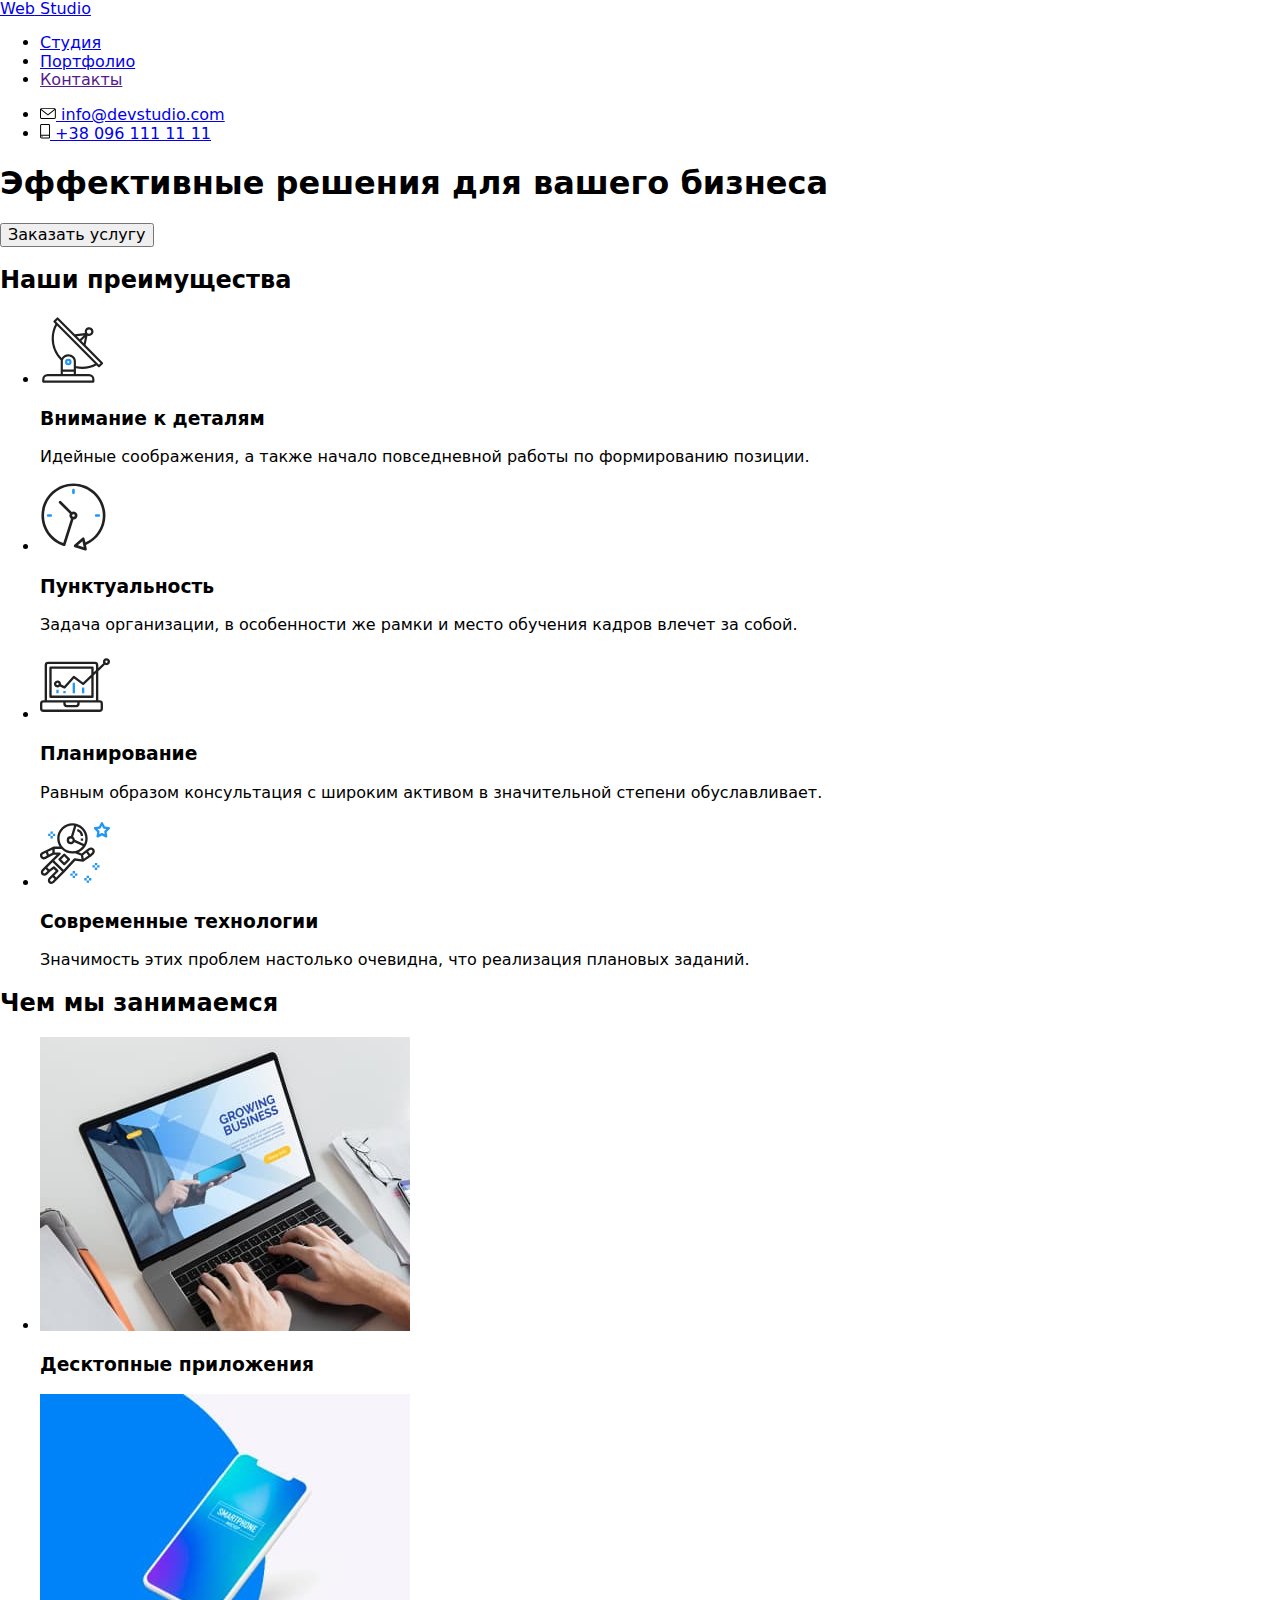
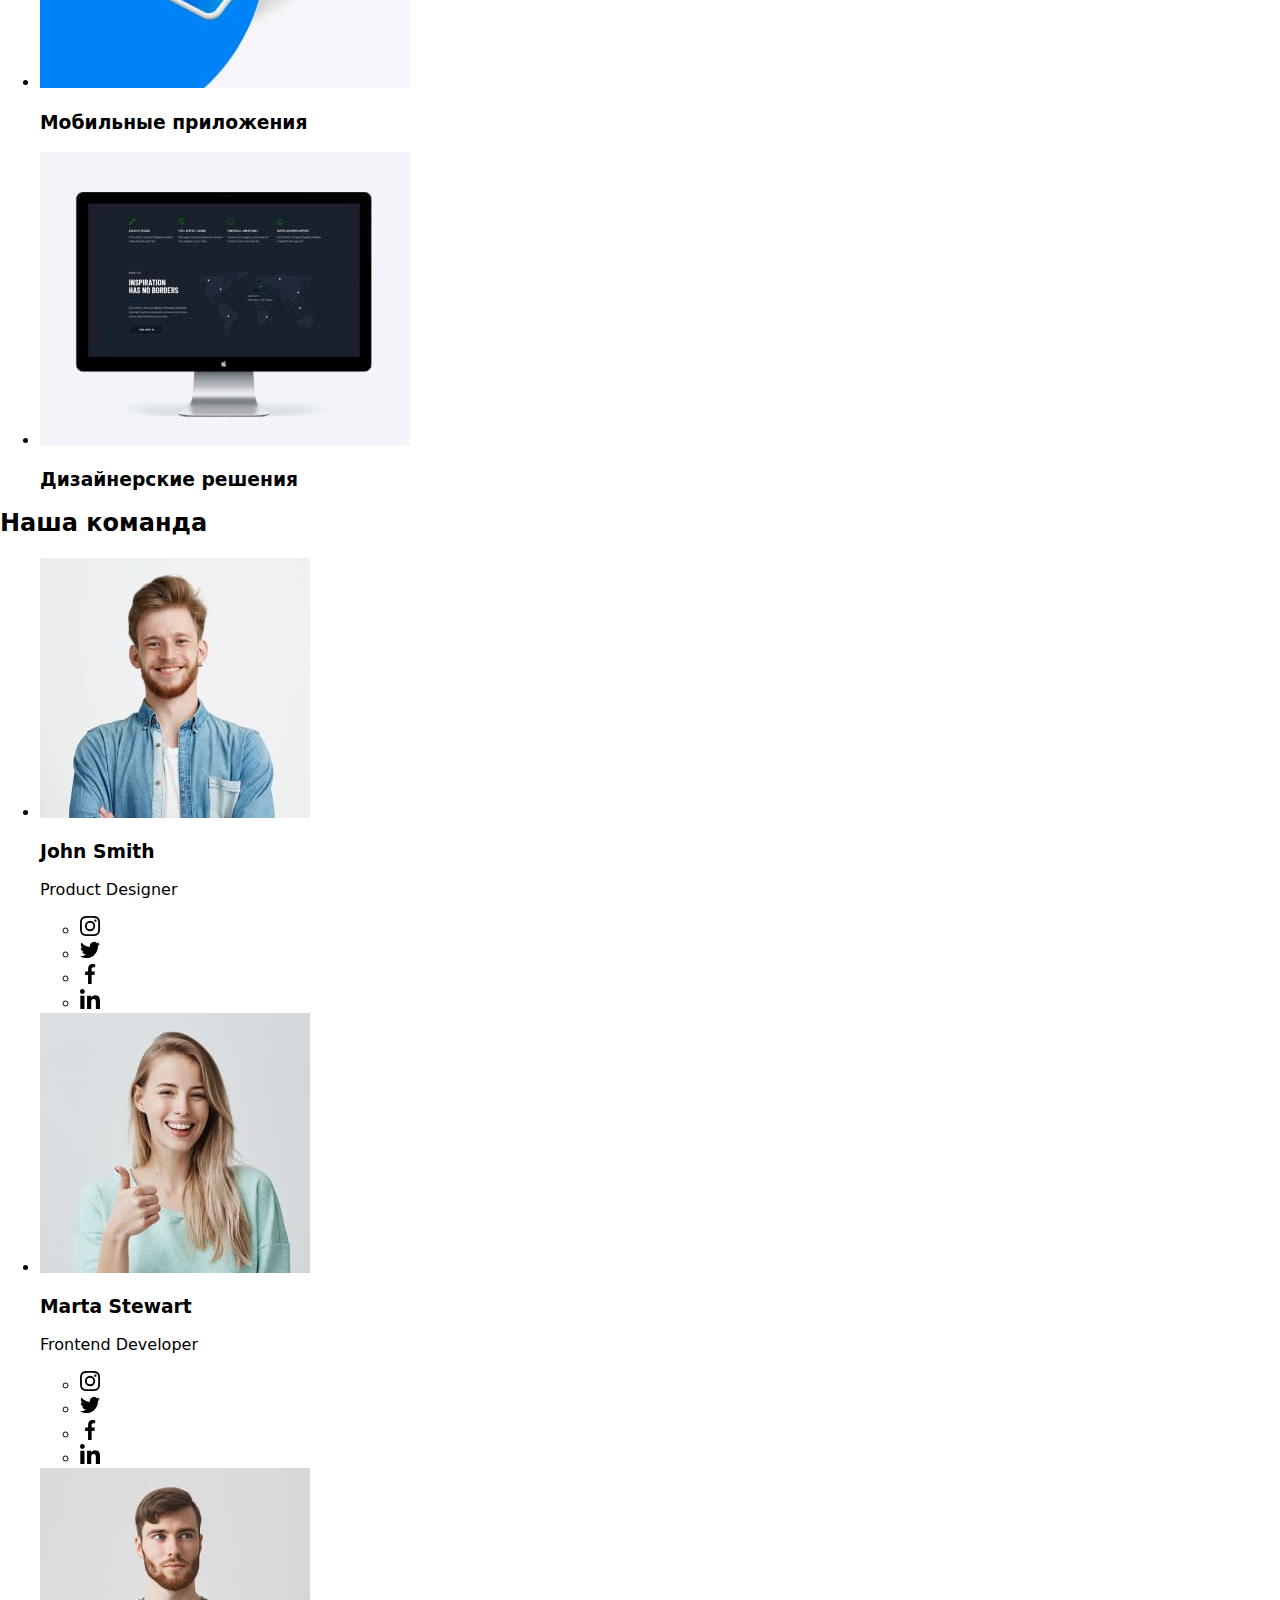
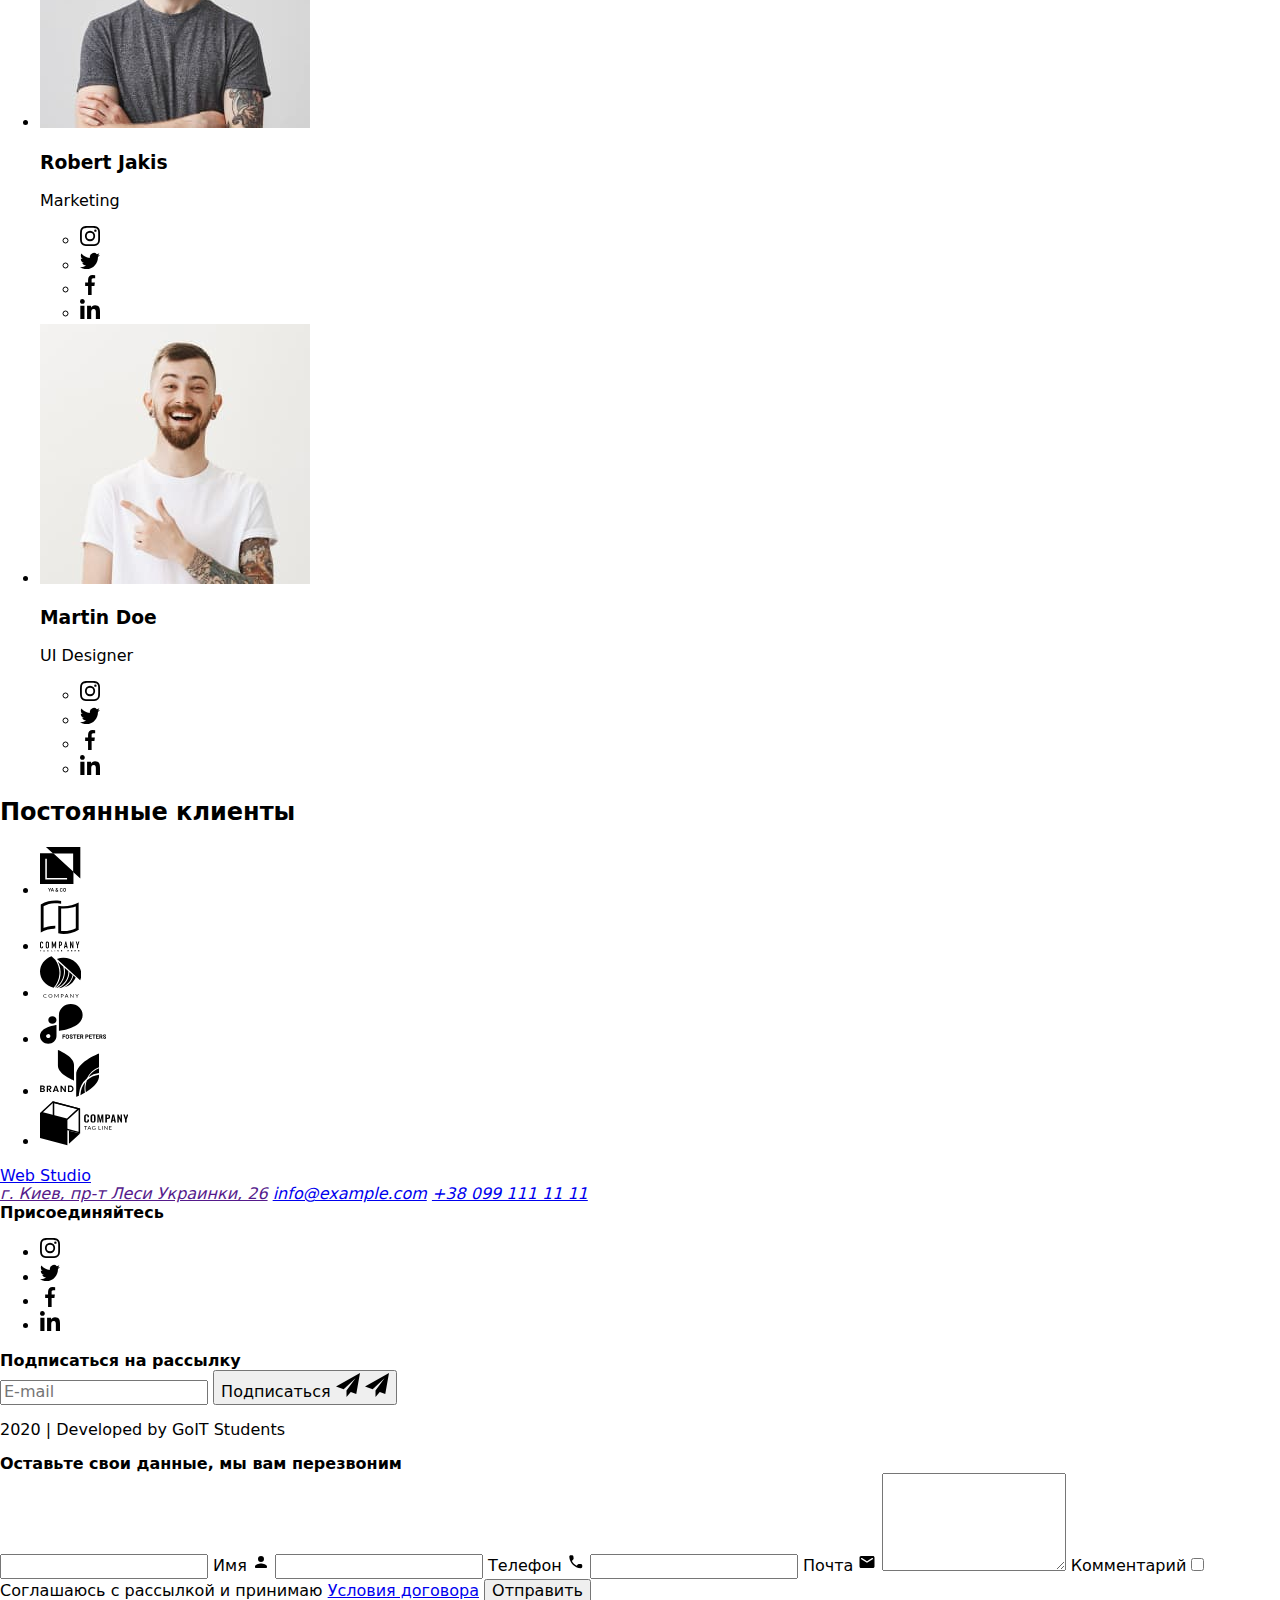
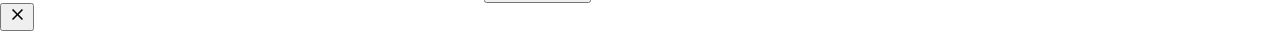
==== index.html @ 69215082 "Create index.html" ====
<!DOCTYPE html>
<html lang="ru">
  <head>
    <meta charset="UTF-8" />
    <meta name="viewport" content="width=device-width, initial-scale=1.0" />
    <title>Web Studio</title>
    <link
      href="https://fonts.googleapis.com/css2?family=Raleway:wght@700&family=Roboto:wght@400;500;700;900&display=swap"
      rel="stylesheet"
    />
    <link
      rel="stylesheet"
      href="https://cdnjs.cloudflare.com/ajax/libs/modern-normalize/0.6.0/modern-normalize.min.css"
    />
    <link rel="stylesheet" href="./css/styles.css" />
  </head>
  <body class="page">
    <!-- Page header -->
    <header class="page-header">
      <div class="container">
        <a href="./index.html" class="logo link"
          ><span class="web">Web</span> <span class="studio">Studio</span></a
        >
        <nav>
          <ul class="nav list">
            <li class="item-nav">
              <a href="./index.html" class="nav-item link current">Студия</a>
            </li>
            <li class="item-nav">
              <a href="./portfolio.html" class="nav-item link">Портфолио</a>
            </li>
            <li class="item-nav">
              <a href="" class="nav-item link">Контакты</a>
            </li>
          </ul>
        </nav>
        <ul class="nav-contacts list">
          <li class="item-nav-contacts">
            <a href="mailto:info@devstudio.com" class="nav-contacts-item link">
              <svg class="icon-envelope" width="16" height="11.2">
                <use href="./images/svg/sprite.svg#icon-envelope"></use>
              </svg>
              info@devstudio.com
            </a>
          </li>
          <li class="item-nav-contacts">
            <a href="tel:+380961111111" class="nav-contacts-item link">
              <svg class="icon-smartphone" width="10" height="14.94">
                <use href="./images/svg/sprite.svg#icon-smartphone"></use>
              </svg>
              +38 096 111 11 11
            </a>
          </li>
        </ul>
      </div>
    </header>
    <!-- Main -->
    <main>
      <!-- Hero -->
      <section class="hero">
        <h1 class="hero-title">
          <span>Эффективные решения</span>
          <span>для вашего бизнеса</span>
        </h1>
        <button class="button" data-modal-open>Заказать услугу</button>
      </section>
      <!-- Advantages -->
      <section class="advantages">
        <div class="container">
          <h2 class="title visually-hidden">Наши преимущества</h2>
          <ul class="list">
            <li class="advantages-item">
              <div class="background-icon">
                <svg class="icon-antenna" width="65.32" height="70">
                  <use href="./images/svg/sprite.svg#icon-antenna"></use>
                </svg>
              </div>
              <h3 class="item">Внимание к деталям</h3>
              <p class="text">
                Идейные соображения, а также начало повседневной работы по
                формированию позиции.
              </p>
            </li>
            <li class="advantages-item">
              <div class="background-icon">
                <svg class="icon-clock" width="66.96" height="70">
                  <use href="./images/svg/sprite.svg#icon-clock"></use>
                </svg>
              </div>
              <h3 class="item">Пунктуальность</h3>
              <p class="text">
                Задача организации, в особенности же рамки и место обучения
                кадров влечет за собой.
              </p>
            </li>
            <li class="advantages-item">
              <div class="background-icon">
                <svg class="icon-diagram" width="70" height="70">
                  <use href="./images/svg/sprite.svg#icon-diagram"></use>
                </svg>
              </div>
              <h3 class="item">Планирование</h3>
              <p class="text">
                Равным образом консультация с широким активом в значительной
                степени обуславливает.
              </p>
            </li>
            <li class="advantages-item">
              <div class="background-icon">
                <svg class="icon-astronaut" width="70" height="70">
                  <use href="./images/svg/sprite.svg#icon-astronaut"></use>
                </svg>
              </div>
              <h3 class="item">Современные технологии</h3>
              <p class="text">
                Значимость этих проблем настолько очевидна, что реализация
                плановых заданий.
              </p>
            </li>
          </ul>
        </div>
      </section>
      <!-- What are we doing -->
      <section class="work container">
        <h2 class="title">Чем мы занимаемся</h2>
        <ul class="list">
          <li class="work-item">
            <img
              src="./images/main/desktopapp.jpg"
              width="370"
              height="294"
              alt="открытый ноутбук"
              class="img"
            />
            <h3 class="item">Десктопные приложения</h3>
          </li>
          <li class="work-item">
            <img
              src="./images/main/mobileapp.jpg"
              width="370"
              height="294"
              alt="мобильный телефон"
              class="img"
            />
            <h3 class="item">Мобильные приложения</h3>
          </li>
          <li class="work-item">
            <img
              src="./images/main/designsolutions.jpg"
              width="370"
              height="294"
              alt="монитор"
              class="img"
            />
            <h3 class="item">Дизайнерские решения</h3>
          </li>
        </ul>
      </section>
      <!-- Team -->
      <section class="team">
        <div class="container">
          <h2 class="title">Наша команда</h2>
          <ul class="list">
            <li class="team-item">
              <img
                src="./images/main/john-smith.jpg"
                width="270"
                height="260"
                alt="Джон Смит"
                class="img"
              />
              <div class="team-content">
                <h3 class="item">John Smith</h3>
                <p class="text">Product Designer</p>
                <ul class="list">
                  <li class="team-social">
                    <a
                      href=""
                      class="link instagram"
                      aria-label="Ссылка на Instagram"
                    >
                      <svg class="icon-instagram" width="20" height="20">
                        <use
                          href="./images/svg/sprite.svg#icon-instagram"
                        ></use>
                      </svg>
                    </a>
                  </li>
                  <li class="team-social">
                    <a
                      href=""
                      class="link twitter"
                      aria-label="Ссылка на Twitter"
                    >
                      <svg class="icon-twitter" width="20" height="20">
                        <use href="./images/svg/sprite.svg#icon-twitter"></use>
                      </svg>
                    </a>
                  </li>
                  <li class="team-social">
                    <a
                      href=""
                      class="link facebook"
                      aria-label="Ссылка на Facebook"
                    >
                      <svg class="icon-facebook" width="20" height="20">
                        <use href="./images/svg/sprite.svg#icon-facebook"></use>
                      </svg>
                    </a>
                  </li>
                  <li class="team-social">
                    <a
                      href=""
                      class="link linkedin"
                      aria-label="Ссылка на LinkedIn"
                    >
                      <svg class="icon-linkedin" width="20" height="20">
                        <use href="./images/svg/sprite.svg#icon-linkedin"></use>
                      </svg>
                    </a>
                  </li>
                </ul>
              </div>
            </li>
            <li class="team-item">
              <img
                src="./images/main/marta-stewart.jpg"
                width="270"
                height="260"
                alt="Марта Стюарт"
                class="img"
              />
              <div class="team-content">
                <h3 class="item">Marta Stewart</h3>
                <p class="text">Frontend Developer</p>
                <ul class="list">
                  <li class="team-social">
                    <a
                      href=""
                      class="link instagram"
                      aria-label="Ссылка на Instagram"
                    >
                      <svg class="icon-instagram" width="20" height="20">
                        <use
                          href="./images/svg/sprite.svg#icon-instagram"
                        ></use>
                      </svg>
                    </a>
                  </li>
                  <li class="team-social">
                    <a
                      href=""
                      class="link twitter"
                      aria-label="Ссылка на Twitter"
                    >
                      <svg class="icon-twitter" width="20" height="20">
                        <use href="./images/svg/sprite.svg#icon-twitter"></use>
                      </svg>
                    </a>
                  </li>
                  <li class="team-social">
                    <a
                      href=""
                      class="link facebook"
                      aria-label="Ссылка на Facebook"
                    >
                      <svg class="icon-facebook" width="20" height="20">
                        <use href="./images/svg/sprite.svg#icon-facebook"></use>
                      </svg>
                    </a>
                  </li>
                  <li class="team-social">
                    <a
                      href=""
                      class="link linkedin"
                      aria-label="Ссылка на LinkedIn"
                    >
                      <svg class="icon-linkedin" width="20" height="20">
                        <use href="./images/svg/sprite.svg#icon-linkedin"></use>
                      </svg>
                    </a>
                  </li>
                </ul>
              </div>
            </li>
            <li class="team-item">
              <img
                src="./images/main/robert-jakis.jpg"
                width="270"
                height="260"
                alt="Роберт Джекис"
                class="img"
              />
              <div class="team-content">
                <h3 class="item">Robert Jakis</h3>
                <p class="text">Marketing</p>
                <ul class="list">
                  <li class="team-social">
                    <a
                      href=""
                      class="link instagram"
                      aria-label="Ссылка на Instagram"
                    >
                      <svg class="icon-instagram" width="20" height="20">
                        <use
                          href="./images/svg/sprite.svg#icon-instagram"
                        ></use>
                      </svg>
                    </a>
                  </li>
                  <li class="team-social">
                    <a
                      href=""
                      class="link twitter"
                      aria-label="Ссылка на Twitter"
                    >
                      <svg class="icon-twitter" width="20" height="20">
                        <use href="./images/svg/sprite.svg#icon-twitter"></use>
                      </svg>
                    </a>
                  </li>
                  <li class="team-social">
                    <a
                      href=""
                      class="link facebook"
                      aria-label="Ссылка на Facebook"
                    >
                      <svg class="icon-facebook" width="20" height="20">
                        <use href="./images/svg/sprite.svg#icon-facebook"></use>
                      </svg>
                    </a>
                  </li>
                  <li class="team-social">
                    <a
                      href=""
                      class="link linkedin"
                      aria-label="Ссылка на LinkedIn"
                    >
                      <svg class="icon-linkedin" width="20" height="20">
                        <use href="./images/svg/sprite.svg#icon-linkedin"></use>
                      </svg>
                    </a>
                  </li>
                </ul>
              </div>
            </li>
            <li class="team-item">
              <img
                src="./images/main/martin-doe.jpg"
                width="270"
                height="260"
                alt="Мартин Доу"
                class="img"
              />
              <div class="team-content">
                <h3 class="item">Martin Doe</h3>
                <p class="text">UI Designer</p>
                <ul class="list">
                  <li class="team-social">
                    <a
                      href=""
                      class="link instagram"
                      aria-label="Ссылка на Instagram"
                    >
                      <svg class="icon-instagram" width="20" height="20">
                        <use
                          href="./images/svg/sprite.svg#icon-instagram"
                        ></use>
                      </svg>
                    </a>
                  </li>
                  <li class="team-social">
                    <a
                      href=""
                      class="link twitter"
                      aria-label="Ссылка на Twitter"
                    >
                      <svg class="icon-twitter" width="20" height="20">
                        <use href="./images/svg/sprite.svg#icon-twitter"></use>
                      </svg>
                    </a>
                  </li>
                  <li class="team-social">
                    <a
                      href=""
                      class="link facebook"
                      aria-label="Ссылка на Facebook"
                    >
                      <svg class="icon-facebook" width="20" height="20">
                        <use href="./images/svg/sprite.svg#icon-facebook"></use>
                      </svg>
                    </a>
                  </li>
                  <li class="team-social">
                    <a
                      href=""
                      class="link linkedin"
                      aria-label="Ссылка на LinkedIn"
                    >
                      <svg class="icon-linkedin" width="20" height="20">
                        <use href="./images/svg/sprite.svg#icon-linkedin"></use>
                      </svg>
                    </a>
                  </li>
                </ul>
              </div>
            </li>
          </ul>
        </div>
      </section>
      <!-- Customers -->
      <section class="customers container">
        <h2 class="title">Постоянные клиенты</h2>
        <ul class="list">
          <li class="customers-item">
            <a href="" class="link">
              <svg class="icon-yaco" width="44.27" height="49.23">
                <use href="./images/svg/sprite.svg#icon-yaco"></use>
              </svg>
            </a>
          </li>
          <li class="customers-item">
            <a href="" class="link">
              <svg class="icon-co" width="40" height="52">
                <use href="./images/svg/sprite.svg#icon-co"></use>
              </svg>
            </a>
          </li>
          <li class="customers-item">
            <a href="" class="link">
              <svg class="icon-com" width="41" height="42.6">
                <use href="./images/svg/sprite.svg#icon-com"></use>
              </svg>
            </a>
          </li>
          <li class="customers-item">
            <a href="" class="link">
              <svg class="icon-foster" width="79.66" height="42.02">
                <use href="./images/svg/sprite.svg#icon-foster"></use>
              </svg>
            </a>
          </li>
          <li class="customers-item">
            <a href="" class="link">
              <svg class="icon-brand" width="59" height="47">
                <use href="./images/svg/sprite.svg#icon-brand"></use>
              </svg>
            </a>
          </li>
          <li class="customers-item">
            <a href="" class="link">
              <svg class="icon-comp" width="88.48" height="45.44">
                <use href="./images/svg/sprite.svg#icon-comp"></use>
              </svg>
            </a>
          </li>
        </ul>
      </section>
    </main>
    <!-- Page footer -->
    <footer class="footer">
      <div class="container">
        <div>
          <a href="./index.html" class="logo-footer link"
            ><span class="web">Web</span> <span class="studio">Studio</span></a
          >
          <!-- Contacts -->
          <address class="address">
            <a href="" class="place link">г. Киев, пр-т Леси Украинки, 26</a>
            <a href="mailto:info@example.com" class="contacts link"
              >info@example.com</a
            >
            <a href="tel:+380991111111" class="contacts link"
              >+38 099 111 11 11</a
            >
          </address>
        </div>
        <!-- Social networks -->
        <div class="social">
          <b class="action">Присоединяйтесь</b>
          <ul class="list">
            <li>
              <a href="" class="link" aria-label="Ссылка на Instagram">
                <svg class="icon-instagram" width="20" height="20">
                  <use href="./images/svg/sprite.svg#icon-instagram"></use>
                </svg>
              </a>
            </li>
            <li>
              <a href="" class="link" aria-label="Ссылка на Twitter">
                <svg class="icon-twitter" width="20" height="20">
                  <use href="./images/svg/sprite.svg#icon-twitter"></use>
                </svg>
              </a>
            </li>
            <li>
              <a href="" class="link" aria-label="Ссылка на Facebook">
                <svg class="icon-facebook" width="20" height="20">
                  <use href="./images/svg/sprite.svg#icon-facebook"></use>
                </svg>
              </a>
            </li>
            <li>
              <a href="" class="link" aria-label="Ссылка на LinkedIn">
                <svg class="icon-linkedin" width="20" height="20">
                  <use href="./images/svg/sprite.svg#icon-linkedin"></use>
                </svg>
              </a>
            </li>
          </ul>
        </div>
        <!-- Subscribe -->
        <div class="subscribe">
          <b class="action">Подписаться на рассылку</b>
          <form class="subscribe-form">
            <input
              type="email"
              name="email-subscribe"
              id="email-subscribe"
              placeholder="E-mail"
              class="email-subscribe"
            />
            <button href="" class="button">
              Подписаться
              <svg class="icon-airplane-one" width="24" height="24">
                <use href="./images/svg/sprite.svg#icon-airplane"></use>
              </svg>
              <svg class="icon-airplane-two" width="24" height="24">
                <use href="./images/svg/sprite.svg#icon-airplane"></use>
              </svg>
            </button>
          </form>
        </div>
      </div>
      <!-- Copyright -->
      <p class="copyright">2020 | Developed by GoIT Students</p>
    </footer>
    <!-- Modal -->
    <div class="backdrop is-hidden" data-modal>
      <div class="modal">
        <b class="modal-title">
          Оставьте свои данные, мы вам перезвоним
        </b>
        <form class="form js-services-form" autocomplete="off">
          <label class="form-field">
            <input class="form-input" type="text" name="name" placeholder=" " />
            <span class="form-label">Имя</span>
            <svg class="icon-modal" width="18" height="18">
              <use href="./images/svg/modal-sprite.svg#icon-modal-person"></use>
            </svg>
          </label>

          <label class="form-field">
            <input class="form-input" type="tel" name="tel" placeholder=" " />
            <span class="form-label">Телефон</span>
            <svg class="icon-modal" width="18" height="18">
              <use href="./images/svg/modal-sprite.svg#icon-modal-phone"></use>
            </svg>
          </label>
          <label class="form-field">
            <input
              class="form-input"
              type="email"
              name="email"
              placeholder=" "
            />
            <span class="form-label">Почта</span>
            <svg class="icon-modal" width="18" height="18">
              <use href="./images/svg/modal-sprite.svg#icon-modal-email"></use>
            </svg>
          </label>
          <label class="comment-field">
            <textarea
              class="comment-input"
              name="comment"
              rows="5"
              placeholder=" "
            ></textarea>
            <span class="comment-label">Комментарий</span>
          </label>
          <label class="policy">
            <input
              type="checkbox"
              name="policy"
              value="accept-policy"
              class="checkbox"
            />
            <span class="icon-modal-checkbox"></span>
            <span class="policy-label"
              >Соглашаюсь с рассылкой и принимаю
              <a
                href="./doc/gunter.jpg"
                download="Условия договора"
                class="policy-agreement"
                >Условия договора</a
              ></span
            >
          </label>
          <button type="submit" class="button">Отправить</button>
        </form>
        <button class="button-close" data-modal-close>
          <svg class="icon-modal-close" width="18" height="18">
            <use href="./images/svg/modal-sprite.svg#icon-modal-close"></use>
          </svg>
        </button>
      </div>
    </div>
    <!-- Scripts -->
    <script src="./js/modal.js"></script>
    <script src="./js/form.js"></script>
  </body>
</html>
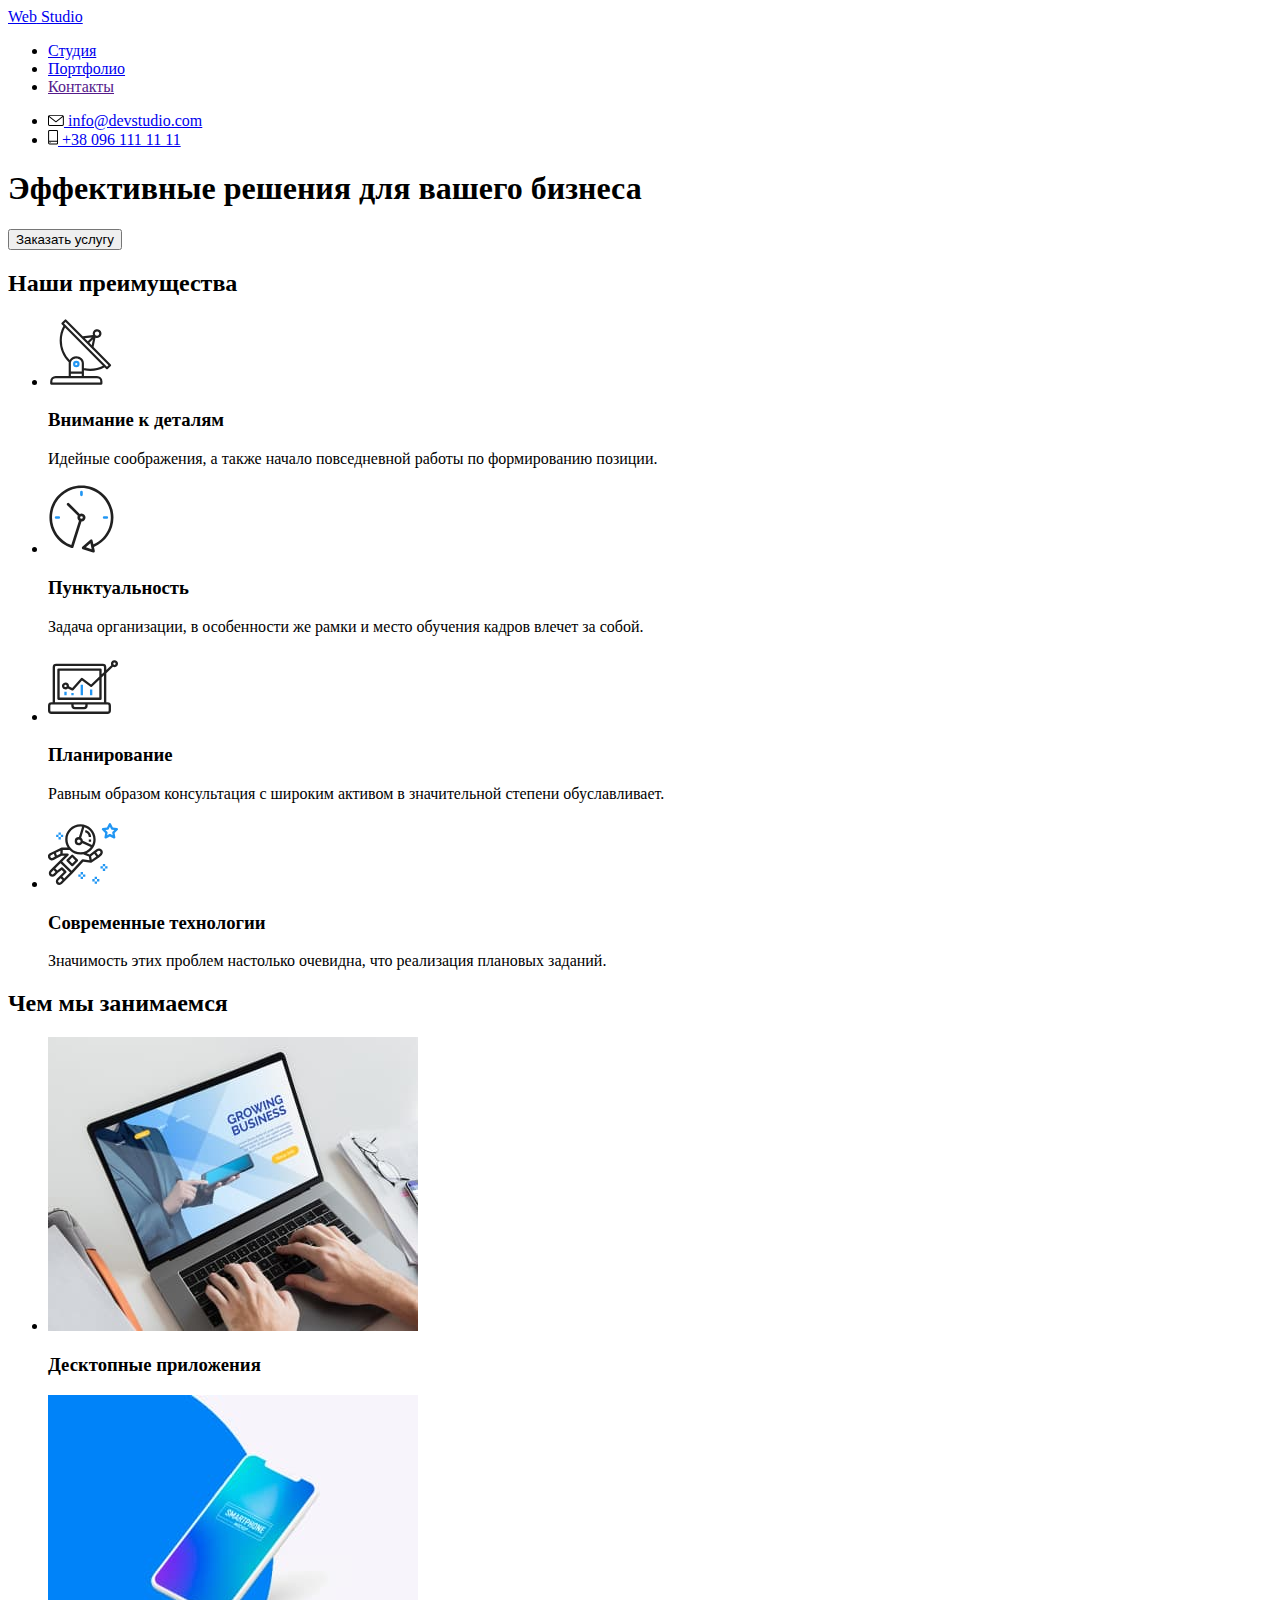
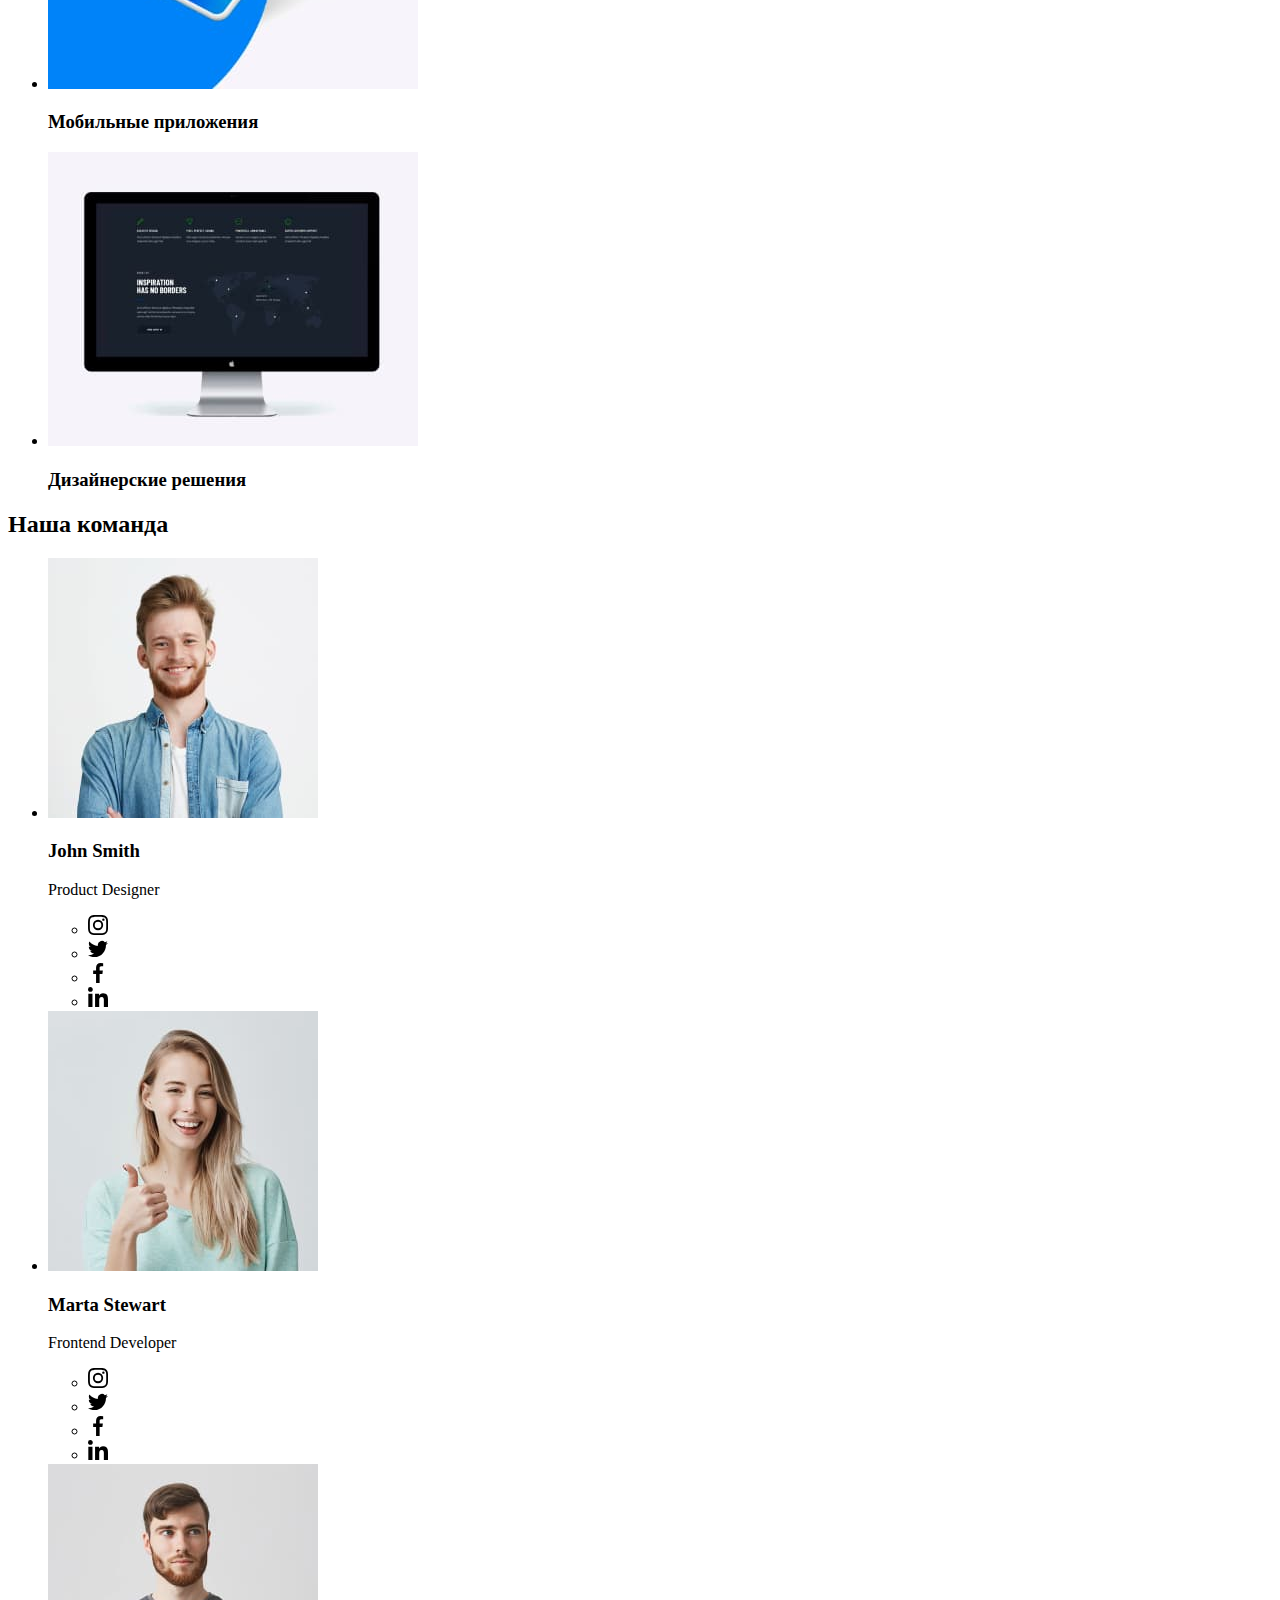
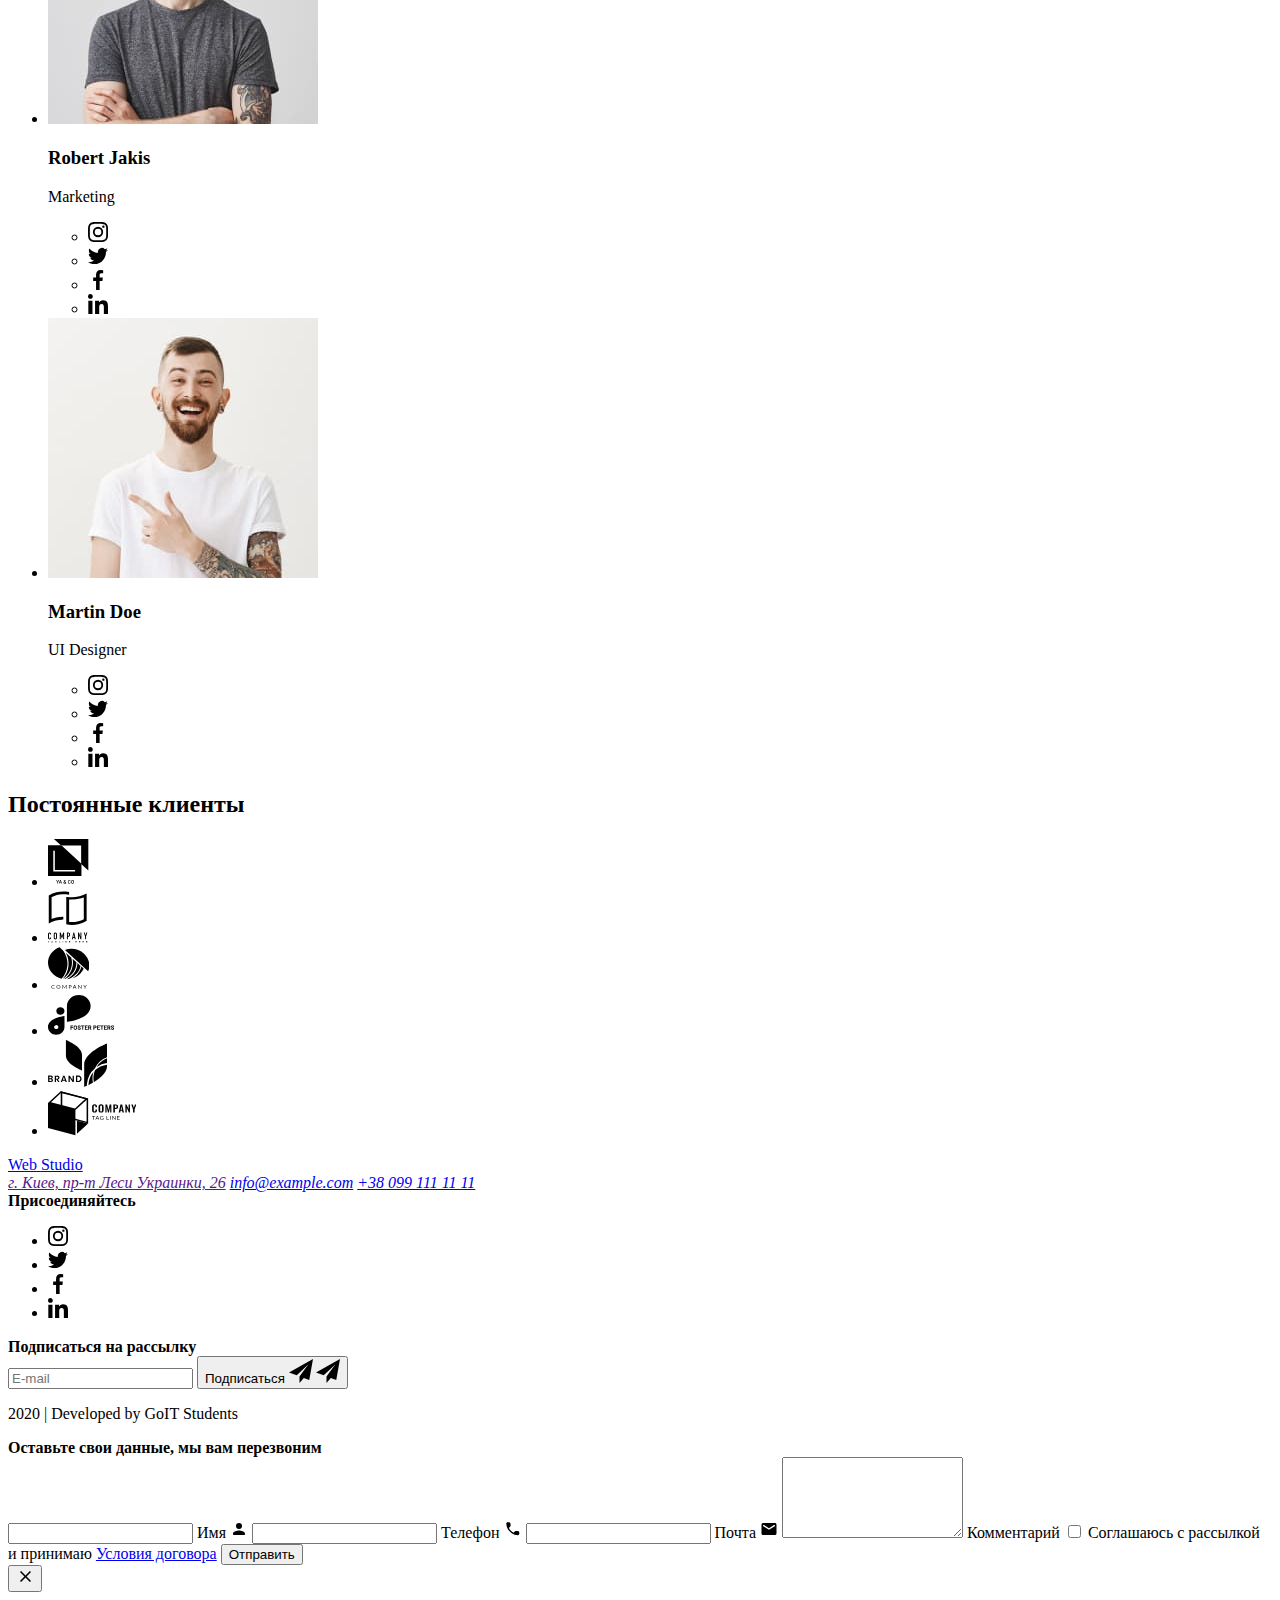
==== commit c764519a: "Update index.html" ====
--- a/index.html
+++ b/index.html
@@ -8,11 +8,7 @@
       href="https://fonts.googleapis.com/css2?family=Raleway:wght@700&family=Roboto:wght@400;500;700;900&display=swap"
       rel="stylesheet"
     />
-    <link
-      rel="stylesheet"
-      href="https://cdnjs.cloudflare.com/ajax/libs/modern-normalize/0.6.0/modern-normalize.min.css"
-    />
-    <link rel="stylesheet" href="./css/styles.css" />
+    <link rel="stylesheet" href="./css/main.min.css" />
   </head>
   <body class="page">
     <!-- Page header -->
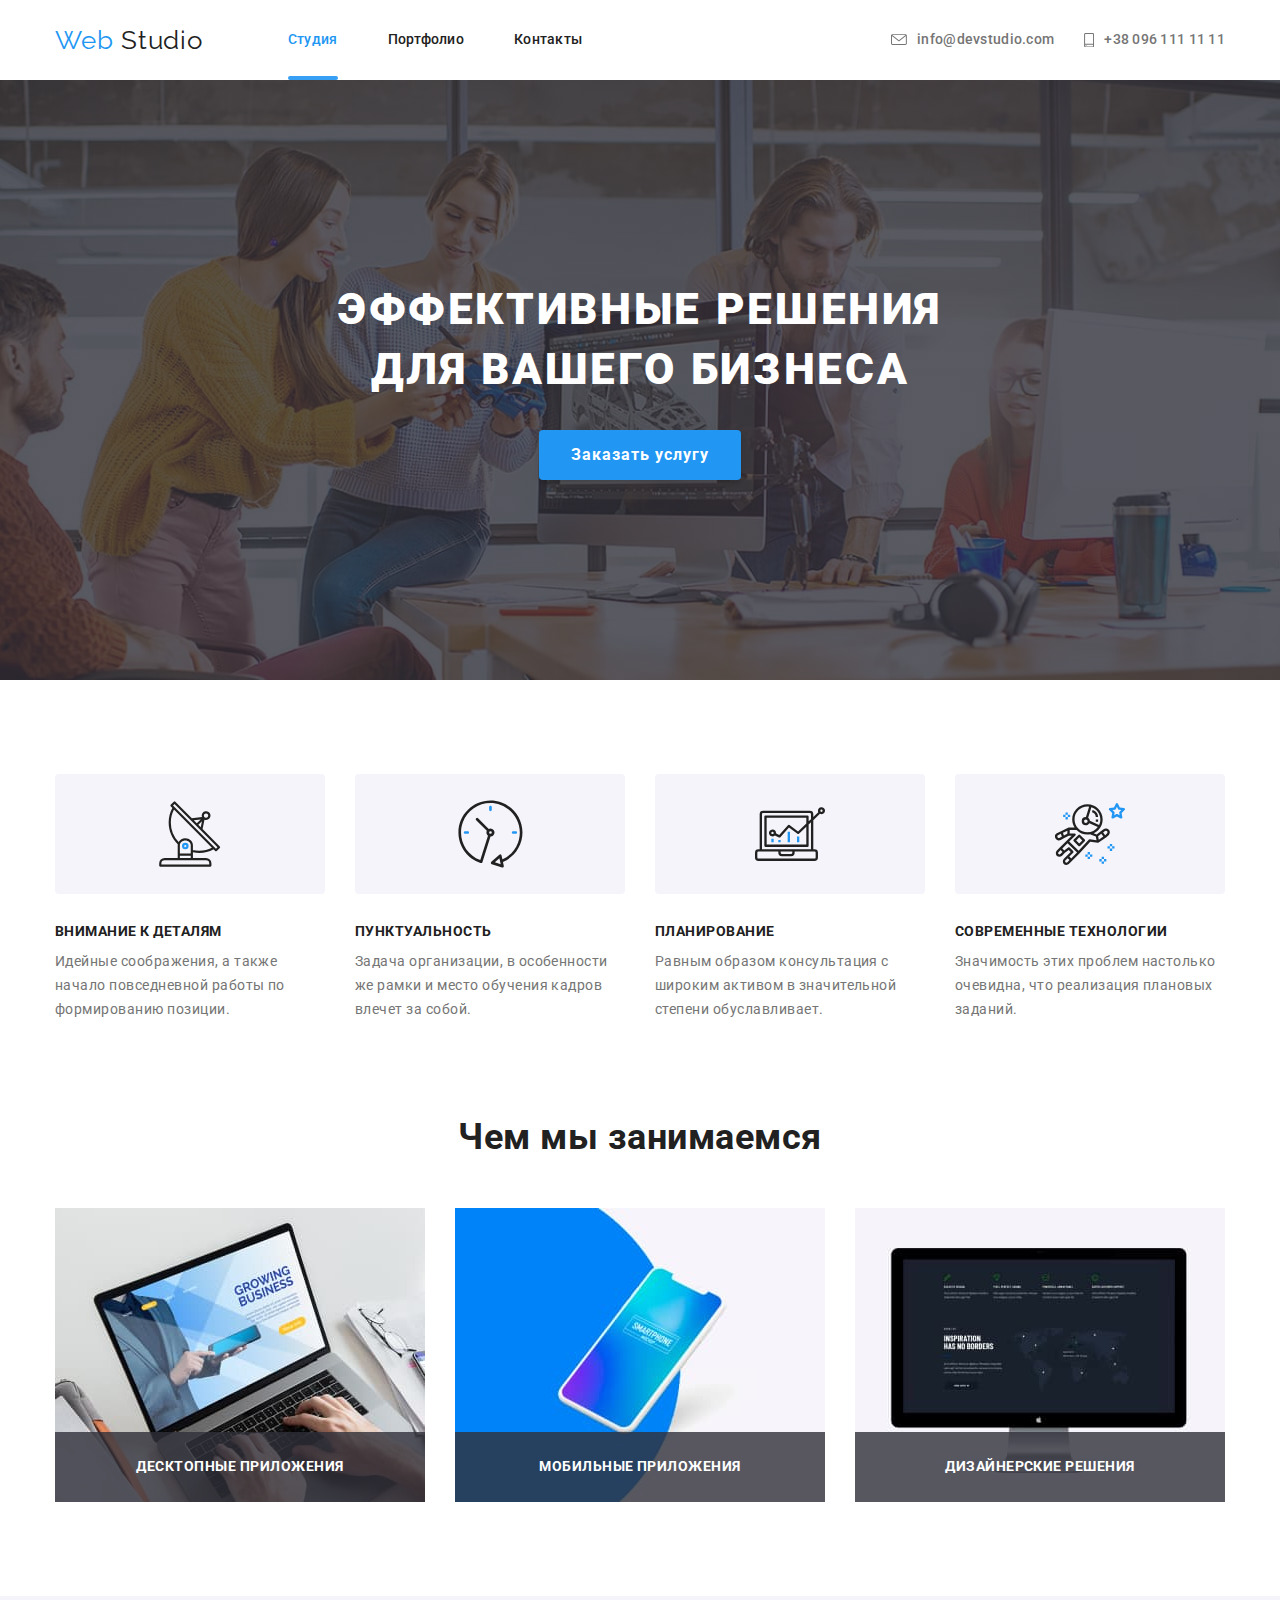
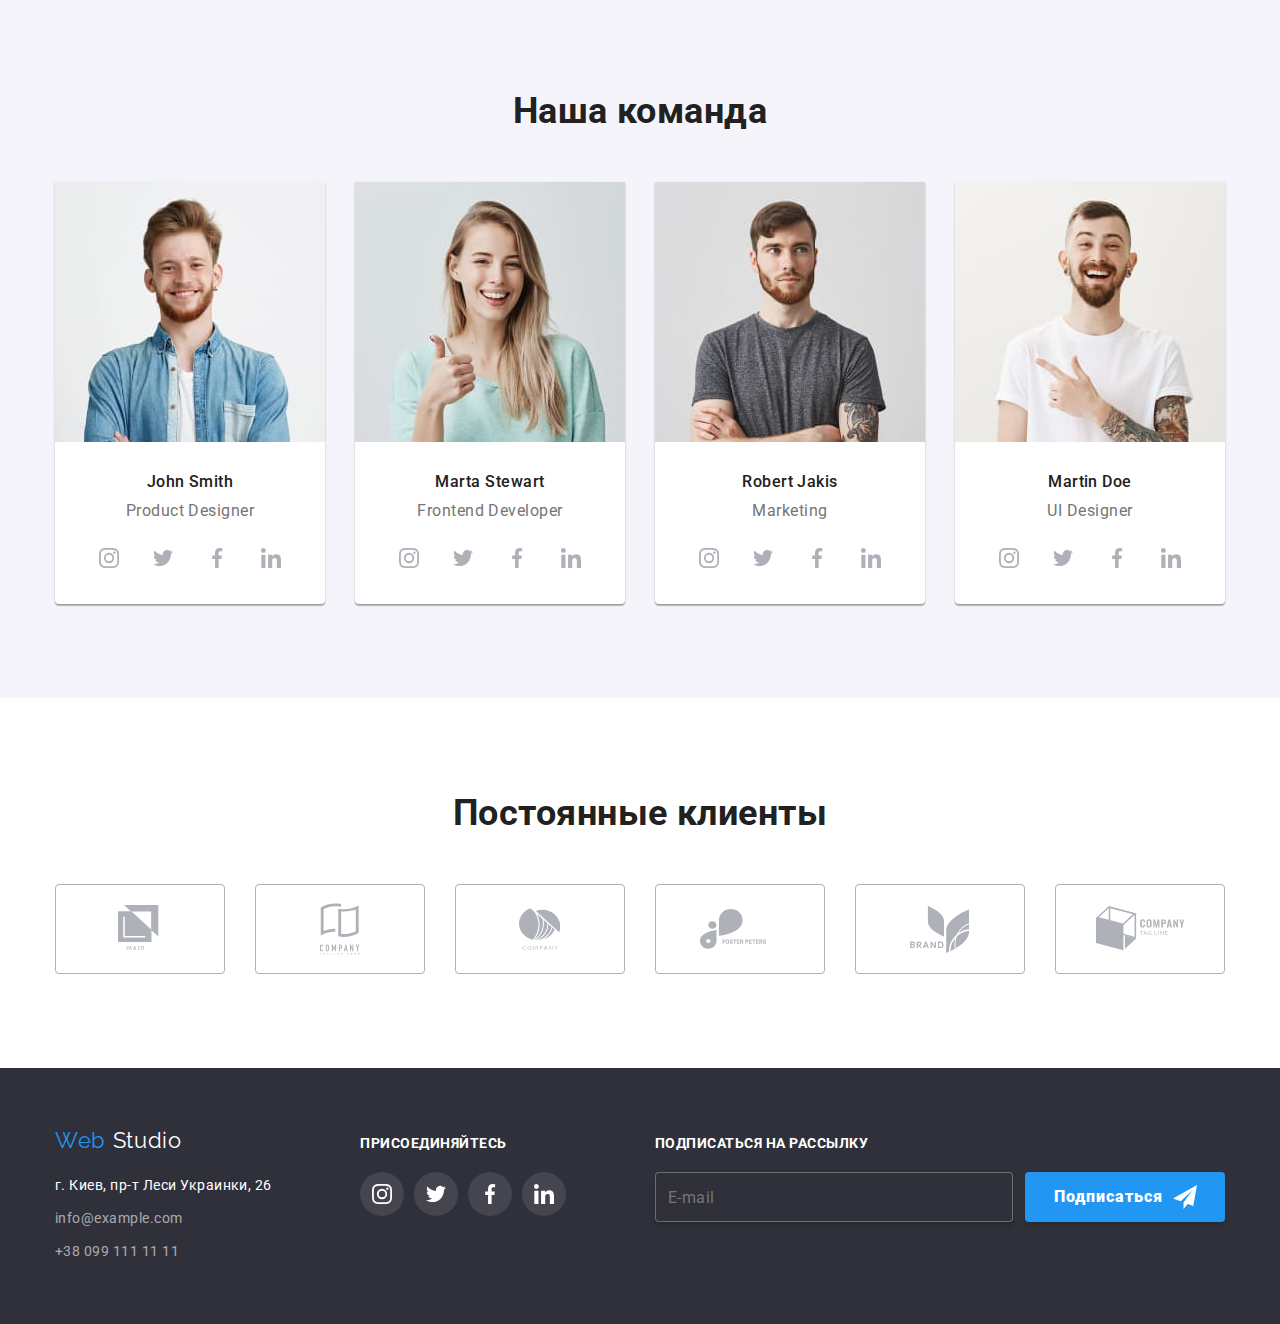
==== commit 8c0a5c17: "Update index.html" ====
--- a/index.html
+++ b/index.html
@@ -4,35 +4,31 @@
     <meta charset="UTF-8" />
     <meta name="viewport" content="width=device-width, initial-scale=1.0" />
     <title>Web Studio</title>
-    <link
-      href="https://fonts.googleapis.com/css2?family=Raleway:wght@700&family=Roboto:wght@400;500;700;900&display=swap"
-      rel="stylesheet"
-    />
     <link rel="stylesheet" href="./css/main.min.css" />
   </head>
   <body class="page">
     <!-- Page header -->
     <header class="page-header">
       <div class="container">
-        <a href="./index.html" class="logo link"
+        <a href="./index.html" class="logo"
           ><span class="web">Web</span> <span class="studio">Studio</span></a
         >
         <nav>
-          <ul class="nav list">
+          <ul class="nav">
             <li class="item-nav">
-              <a href="./index.html" class="nav-item link current">Студия</a>
+              <a href="./index.html" class="nav-item current">Студия</a>
             </li>
             <li class="item-nav">
-              <a href="./portfolio.html" class="nav-item link">Портфолио</a>
+              <a href="./portfolio.html" class="nav-item">Портфолио</a>
             </li>
             <li class="item-nav">
-              <a href="" class="nav-item link">Контакты</a>
+              <a href="" class="nav-item">Контакты</a>
             </li>
           </ul>
         </nav>
-        <ul class="nav-contacts list">
+        <ul class="nav-contacts">
           <li class="item-nav-contacts">
-            <a href="mailto:info@devstudio.com" class="nav-contacts-item link">
+            <a href="mailto:info@devstudio.com" class="nav-contacts-item">
               <svg class="icon-envelope" width="16" height="11.2">
                 <use href="./images/svg/sprite.svg#icon-envelope"></use>
               </svg>
@@ -40,7 +36,7 @@
             </a>
           </li>
           <li class="item-nav-contacts">
-            <a href="tel:+380961111111" class="nav-contacts-item link">
+            <a href="tel:+380961111111" class="nav-contacts-item">
               <svg class="icon-smartphone" width="10" height="14.94">
                 <use href="./images/svg/sprite.svg#icon-smartphone"></use>
               </svg>
@@ -63,8 +59,8 @@
       <!-- Advantages -->
       <section class="advantages">
         <div class="container">
-          <h2 class="title visually-hidden">Наши преимущества</h2>
-          <ul class="list">
+          <h2 class="advantages-title">Наши преимущества</h2>
+          <ul class="advantages-list">
             <li class="advantages-item">
               <div class="background-icon">
                 <svg class="icon-antenna" width="65.32" height="70">
@@ -119,7 +115,7 @@
       <!-- What are we doing -->
       <section class="work container">
         <h2 class="title">Чем мы занимаемся</h2>
-        <ul class="list">
+        <ul class="work-list">
           <li class="work-item">
             <img
               src="./images/main/desktopapp.jpg"
@@ -156,7 +152,7 @@
       <section class="team">
         <div class="container">
           <h2 class="title">Наша команда</h2>
-          <ul class="list">
+          <ul class="team-list">
             <li class="team-item">
               <img
                 src="./images/main/john-smith.jpg"
@@ -168,11 +164,11 @@
               <div class="team-content">
                 <h3 class="item">John Smith</h3>
                 <p class="text">Product Designer</p>
-                <ul class="list">
+                <ul class="team-content-list">
                   <li class="team-social">
                     <a
                       href=""
-                      class="link instagram"
+                      class="instagram"
                       aria-label="Ссылка на Instagram"
                     >
                       <svg class="icon-instagram" width="20" height="20">
@@ -183,33 +179,21 @@
                     </a>
                   </li>
                   <li class="team-social">
-                    <a
-                      href=""
-                      class="link twitter"
-                      aria-label="Ссылка на Twitter"
-                    >
+                    <a href="" class="twitter" aria-label="Ссылка на Twitter">
                       <svg class="icon-twitter" width="20" height="20">
                         <use href="./images/svg/sprite.svg#icon-twitter"></use>
                       </svg>
                     </a>
                   </li>
                   <li class="team-social">
-                    <a
-                      href=""
-                      class="link facebook"
-                      aria-label="Ссылка на Facebook"
-                    >
+                    <a href="" class="facebook" aria-label="Ссылка на Facebook">
                       <svg class="icon-facebook" width="20" height="20">
                         <use href="./images/svg/sprite.svg#icon-facebook"></use>
                       </svg>
                     </a>
                   </li>
                   <li class="team-social">
-                    <a
-                      href=""
-                      class="link linkedin"
-                      aria-label="Ссылка на LinkedIn"
-                    >
+                    <a href="" class="linkedin" aria-label="Ссылка на LinkedIn">
                       <svg class="icon-linkedin" width="20" height="20">
                         <use href="./images/svg/sprite.svg#icon-linkedin"></use>
                       </svg>
@@ -229,11 +213,11 @@
               <div class="team-content">
                 <h3 class="item">Marta Stewart</h3>
                 <p class="text">Frontend Developer</p>
-                <ul class="list">
+                <ul class="team-content-list">
                   <li class="team-social">
                     <a
                       href=""
-                      class="link instagram"
+                      class="instagram"
                       aria-label="Ссылка на Instagram"
                     >
                       <svg class="icon-instagram" width="20" height="20">
@@ -244,33 +228,21 @@
                     </a>
                   </li>
                   <li class="team-social">
-                    <a
-                      href=""
-                      class="link twitter"
-                      aria-label="Ссылка на Twitter"
-                    >
+                    <a href="" class="twitter" aria-label="Ссылка на Twitter">
                       <svg class="icon-twitter" width="20" height="20">
                         <use href="./images/svg/sprite.svg#icon-twitter"></use>
                       </svg>
                     </a>
                   </li>
                   <li class="team-social">
-                    <a
-                      href=""
-                      class="link facebook"
-                      aria-label="Ссылка на Facebook"
-                    >
+                    <a href="" class="facebook" aria-label="Ссылка на Facebook">
                       <svg class="icon-facebook" width="20" height="20">
                         <use href="./images/svg/sprite.svg#icon-facebook"></use>
                       </svg>
                     </a>
                   </li>
                   <li class="team-social">
-                    <a
-                      href=""
-                      class="link linkedin"
-                      aria-label="Ссылка на LinkedIn"
-                    >
+                    <a href="" class="linkedin" aria-label="Ссылка на LinkedIn">
                       <svg class="icon-linkedin" width="20" height="20">
                         <use href="./images/svg/sprite.svg#icon-linkedin"></use>
                       </svg>
@@ -290,11 +262,11 @@
               <div class="team-content">
                 <h3 class="item">Robert Jakis</h3>
                 <p class="text">Marketing</p>
-                <ul class="list">
+                <ul class="team-content-list">
                   <li class="team-social">
                     <a
                       href=""
-                      class="link instagram"
+                      class="instagram"
                       aria-label="Ссылка на Instagram"
                     >
                       <svg class="icon-instagram" width="20" height="20">
@@ -305,33 +277,21 @@
                     </a>
                   </li>
                   <li class="team-social">
-                    <a
-                      href=""
-                      class="link twitter"
-                      aria-label="Ссылка на Twitter"
-                    >
+                    <a href="" class="twitter" aria-label="Ссылка на Twitter">
                       <svg class="icon-twitter" width="20" height="20">
                         <use href="./images/svg/sprite.svg#icon-twitter"></use>
                       </svg>
                     </a>
                   </li>
                   <li class="team-social">
-                    <a
-                      href=""
-                      class="link facebook"
-                      aria-label="Ссылка на Facebook"
-                    >
+                    <a href="" class="facebook" aria-label="Ссылка на Facebook">
                       <svg class="icon-facebook" width="20" height="20">
                         <use href="./images/svg/sprite.svg#icon-facebook"></use>
                       </svg>
                     </a>
                   </li>
                   <li class="team-social">
-                    <a
-                      href=""
-                      class="link linkedin"
-                      aria-label="Ссылка на LinkedIn"
-                    >
+                    <a href="" class="linkedin" aria-label="Ссылка на LinkedIn">
                       <svg class="icon-linkedin" width="20" height="20">
                         <use href="./images/svg/sprite.svg#icon-linkedin"></use>
                       </svg>
@@ -351,11 +311,11 @@
               <div class="team-content">
                 <h3 class="item">Martin Doe</h3>
                 <p class="text">UI Designer</p>
-                <ul class="list">
+                <ul class="team-content-list">
                   <li class="team-social">
                     <a
                       href=""
-                      class="link instagram"
+                      class="instagram"
                       aria-label="Ссылка на Instagram"
                     >
                       <svg class="icon-instagram" width="20" height="20">
@@ -366,33 +326,21 @@
                     </a>
                   </li>
                   <li class="team-social">
-                    <a
-                      href=""
-                      class="link twitter"
-                      aria-label="Ссылка на Twitter"
-                    >
+                    <a href="" class="twitter" aria-label="Ссылка на Twitter">
                       <svg class="icon-twitter" width="20" height="20">
                         <use href="./images/svg/sprite.svg#icon-twitter"></use>
                       </svg>
                     </a>
                   </li>
                   <li class="team-social">
-                    <a
-                      href=""
-                      class="link facebook"
-                      aria-label="Ссылка на Facebook"
-                    >
+                    <a href="" class="facebook" aria-label="Ссылка на Facebook">
                       <svg class="icon-facebook" width="20" height="20">
                         <use href="./images/svg/sprite.svg#icon-facebook"></use>
                       </svg>
                     </a>
                   </li>
                   <li class="team-social">
-                    <a
-                      href=""
-                      class="link linkedin"
-                      aria-label="Ссылка на LinkedIn"
-                    >
+                    <a href="" class="linkedin" aria-label="Ссылка на LinkedIn">
                       <svg class="icon-linkedin" width="20" height="20">
                         <use href="./images/svg/sprite.svg#icon-linkedin"></use>
                       </svg>
@@ -407,44 +355,44 @@
       <!-- Customers -->
       <section class="customers container">
         <h2 class="title">Постоянные клиенты</h2>
-        <ul class="list">
+        <ul class="customers-list">
           <li class="customers-item">
-            <a href="" class="link">
+            <a href="" class="customers-link">
               <svg class="icon-yaco" width="44.27" height="49.23">
                 <use href="./images/svg/sprite.svg#icon-yaco"></use>
               </svg>
             </a>
           </li>
           <li class="customers-item">
-            <a href="" class="link">
+            <a href="" class="customers-link">
               <svg class="icon-co" width="40" height="52">
                 <use href="./images/svg/sprite.svg#icon-co"></use>
               </svg>
             </a>
           </li>
           <li class="customers-item">
-            <a href="" class="link">
+            <a href="" class="customers-link">
               <svg class="icon-com" width="41" height="42.6">
                 <use href="./images/svg/sprite.svg#icon-com"></use>
               </svg>
             </a>
           </li>
           <li class="customers-item">
-            <a href="" class="link">
+            <a href="" class="customers-link">
               <svg class="icon-foster" width="79.66" height="42.02">
                 <use href="./images/svg/sprite.svg#icon-foster"></use>
               </svg>
             </a>
           </li>
           <li class="customers-item">
-            <a href="" class="link">
+            <a href="" class="customers-link">
               <svg class="icon-brand" width="59" height="47">
                 <use href="./images/svg/sprite.svg#icon-brand"></use>
               </svg>
             </a>
           </li>
           <li class="customers-item">
-            <a href="" class="link">
+            <a href="" class="customers-link">
               <svg class="icon-comp" width="88.48" height="45.44">
                 <use href="./images/svg/sprite.svg#icon-comp"></use>
               </svg>
@@ -457,47 +405,45 @@
     <footer class="footer">
       <div class="container">
         <div>
-          <a href="./index.html" class="logo-footer link"
+          <a href="./index.html" class="logo-footer"
             ><span class="web">Web</span> <span class="studio">Studio</span></a
           >
           <!-- Contacts -->
           <address class="address">
-            <a href="" class="place link">г. Киев, пр-т Леси Украинки, 26</a>
-            <a href="mailto:info@example.com" class="contacts link"
+            <a href="" class="place">г. Киев, пр-т Леси Украинки, 26</a>
+            <a href="mailto:info@example.com" class="contacts"
               >info@example.com</a
             >
-            <a href="tel:+380991111111" class="contacts link"
-              >+38 099 111 11 11</a
-            >
+            <a href="tel:+380991111111" class="contacts">+38 099 111 11 11</a>
           </address>
         </div>
         <!-- Social networks -->
         <div class="social">
           <b class="action">Присоединяйтесь</b>
-          <ul class="list">
+          <ul class="social-list">
             <li>
-              <a href="" class="link" aria-label="Ссылка на Instagram">
+              <a href="" class="instagram" aria-label="Ссылка на Instagram">
                 <svg class="icon-instagram" width="20" height="20">
                   <use href="./images/svg/sprite.svg#icon-instagram"></use>
                 </svg>
               </a>
             </li>
             <li>
-              <a href="" class="link" aria-label="Ссылка на Twitter">
+              <a href="" class="twitter" aria-label="Ссылка на Twitter">
                 <svg class="icon-twitter" width="20" height="20">
                   <use href="./images/svg/sprite.svg#icon-twitter"></use>
                 </svg>
               </a>
             </li>
             <li>
-              <a href="" class="link" aria-label="Ссылка на Facebook">
+              <a href="" class="facebook" aria-label="Ссылка на Facebook">
                 <svg class="icon-facebook" width="20" height="20">
                   <use href="./images/svg/sprite.svg#icon-facebook"></use>
                 </svg>
               </a>
             </li>
             <li>
-              <a href="" class="link" aria-label="Ссылка на LinkedIn">
+              <a href="" class="linkedin" aria-label="Ссылка на LinkedIn">
                 <svg class="icon-linkedin" width="20" height="20">
                   <use href="./images/svg/sprite.svg#icon-linkedin"></use>
                 </svg>
@@ -528,8 +474,6 @@
           </form>
         </div>
       </div>
-      <!-- Copyright -->
-      <p class="copyright">2020 | Developed by GoIT Students</p>
     </footer>
     <!-- Modal -->
     <div class="backdrop is-hidden" data-modal>
--- a/css/main.min.css
+++ b/css/main.min.css
@@ -0,0 +1,2 @@
+@import url(https://fonts.googleapis.com/css2?family=Raleway:wght@700&family=Roboto:wght@400;500;700;900&display=swap);.nav,.nav-contacts,.advantages-list,.work-list,.team-list,.team-content-list,.customers-list,.social-list{list-style:none;padding:0;margin:0}.logo,.logo-footer,.nav-item,.nav-contacts-item,.team-social .instagram,.team-social .twitter,.team-social .facebook,.team-social .linkedin,.customers-link,.place,.contacts{text-decoration:none}.advantages-title{position:absolute;width:1px;height:1px;margin:-1px;border:0;padding:0;clip:rect(0 0 0 0);overflow:hidden}@-webkit-keyframes pulsing{0%{-webkit-transform:scale(0.7);transform:scale(0.7)}50%{-webkit-transform:scale(1.1);transform:scale(1.1)}100%{-webkit-transform:scale(0.7);transform:scale(0.7)}}@keyframes pulsing{0%{-webkit-transform:scale(0.7);transform:scale(0.7)}50%{-webkit-transform:scale(1.1);transform:scale(1.1)}100%{-webkit-transform:scale(0.7);transform:scale(0.7)}}/*! modern-normalize v0.6.0 | MIT License | https://github.com/sindresorhus/modern-normalize */*,*::before,*::after{-webkit-box-sizing:border-box;box-sizing:border-box}:root{-moz-tab-size:4;-o-tab-size:4;tab-size:4}html{line-height:1.15;-webkit-text-size-adjust:100%}body{margin:0}body{font-family:system-ui,-apple-system,"Segoe UI",Roboto,Helvetica,Arial,sans-serif,"Apple Color Emoji","Segoe UI Emoji"}hr{height:0}abbr[title]{-webkit-text-decoration:underline dotted;text-decoration:underline dotted}b,strong{font-weight:bolder}code,kbd,samp,pre{font-family:SFMono-Regular, Consolas, 'Liberation Mono', Menlo, monospace;font-size:1em}small{font-size:80%}sub,sup{font-size:75%;line-height:0;position:relative;vertical-align:baseline}sub{bottom:-0.25em}sup{top:-0.5em}button,input,optgroup,select,textarea{font-family:inherit;font-size:100%;line-height:1.15;margin:0}button,select{text-transform:none}button,[type='button'],[type='reset'],[type='submit']{-webkit-appearance:button}button::-moz-focus-inner,[type='button']::-moz-focus-inner,[type='reset']::-moz-focus-inner,[type='submit']::-moz-focus-inner{border-style:none;padding:0}button:-moz-focusring,[type='button']:-moz-focusring,[type='reset']:-moz-focusring,[type='submit']:-moz-focusring{outline:1px dotted ButtonText}fieldset{padding:0.35em 0.75em 0.625em}legend{padding:0}progress{vertical-align:baseline}[type='number']::-webkit-inner-spin-button,[type='number']::-webkit-outer-spin-button{height:auto}[type='search']{-webkit-appearance:textfield;outline-offset:-2px}[type='search']::-webkit-search-decoration{-webkit-appearance:none}::-webkit-file-upload-button{-webkit-appearance:button;font:inherit}summary{display:list-item}.page{color:#757575;background-color:#fff;font-family:Roboto, sans-serif;letter-spacing:0.03em}.container{max-width:1200px;padding-left:15px;padding-right:15px;margin-right:auto;margin-left:auto}.img{display:block;max-width:100%;height:auto}.button{display:-webkit-inline-box;display:-ms-inline-flexbox;display:inline-flex;-webkit-box-align:center;-ms-flex-align:center;align-items:center;-webkit-box-pack:center;-ms-flex-pack:center;justify-content:center;min-width:200px;padding:10px 32px;color:#fff;background-color:#2196f3;font-weight:700;font-size:16px;line-height:1.87;letter-spacing:0.06em;text-align:center;border-radius:4px;-webkit-box-shadow:0px 4px 4px rgba(0,0,0,0.15);box-shadow:0px 4px 4px rgba(0,0,0,0.15);-webkit-transition:background-color 250ms cubic-bezier(0.4, 0, 0.2, 1),color 250ms cubic-bezier(0.4, 0, 0.2, 1),-webkit-transform 250ms cubic-bezier(0.4, 0, 0.2, 1);transition:background-color 250ms cubic-bezier(0.4, 0, 0.2, 1),color 250ms cubic-bezier(0.4, 0, 0.2, 1),-webkit-transform 250ms cubic-bezier(0.4, 0, 0.2, 1);transition:background-color 250ms cubic-bezier(0.4, 0, 0.2, 1),color 250ms cubic-bezier(0.4, 0, 0.2, 1),transform 250ms cubic-bezier(0.4, 0, 0.2, 1);transition:background-color 250ms cubic-bezier(0.4, 0, 0.2, 1),color 250ms cubic-bezier(0.4, 0, 0.2, 1),transform 250ms cubic-bezier(0.4, 0, 0.2, 1),-webkit-transform 250ms cubic-bezier(0.4, 0, 0.2, 1)}.footer .button{font-weight:900}.button:hover,.button:focus{color:#2196f3;background-color:#fff}button{font-family:inherit;letter-spacing:inherit;cursor:pointer;padding:0;border:none;outline-color:#2196f3}.subscribe .button{height:50px;position:relative;padding-left:29px;padding-right:28px;margin-left:auto;overflow:hidden}.icon-airplane-one{margin-left:10px;fill:currentColor;-webkit-transition:-webkit-transform 250ms cubic-bezier(0.4, 0, 0.2, 1);transition:-webkit-transform 250ms cubic-bezier(0.4, 0, 0.2, 1);transition:transform 250ms cubic-bezier(0.4, 0, 0.2, 1);transition:transform 250ms cubic-bezier(0.4, 0, 0.2, 1), -webkit-transform 250ms cubic-bezier(0.4, 0, 0.2, 1)}.icon-airplane-two{position:absolute;fill:currentColor;-webkit-transform:translate(150%, 40px);transform:translate(150%, 40px);-webkit-transition:-webkit-transform 250ms cubic-bezier(0.4, 0, 0.2, 1);transition:-webkit-transform 250ms cubic-bezier(0.4, 0, 0.2, 1);transition:transform 250ms cubic-bezier(0.4, 0, 0.2, 1);transition:transform 250ms cubic-bezier(0.4, 0, 0.2, 1), -webkit-transform 250ms cubic-bezier(0.4, 0, 0.2, 1)}.button:hover .icon-airplane-one,.button:focus .icon-airplane-one{-webkit-transform:translate(100%, -40px);transform:translate(100%, -40px)}.button:hover .icon-airplane-two,.button:focus .icon-airplane-two{-webkit-transform:translate(250%, 0);transform:translate(250%, 0)}.page-header{background-color:#fff;-webkit-box-shadow:0 2px 2px rgba(0,0,0,0.12);box-shadow:0 2px 2px rgba(0,0,0,0.12)}.page-header .container{display:-webkit-box;display:-ms-flexbox;display:flex;-webkit-box-align:center;-ms-flex-align:center;align-items:center;-webkit-box-pack:center;-ms-flex-pack:center;justify-content:center}.logo,.logo-footer{display:inline-block;font-family:Raleway, sans-serif;letter-spacing:0.03em}.logo{font-size:26px;line-height:1.19}.logo .web{color:#2196f3}.logo .studio{color:#212121}.logo-footer{margin-top:0;margin-bottom:20px;font-size:22px;line-height:1.18}.logo-footer .web{color:#2196f3}.logo-footer .studio{color:#fff}.nav,.nav-contacts{display:-webkit-box;display:-ms-flexbox;display:flex;font-weight:500;font-size:14px;line-height:1.14;letter-spacing:0.02em}.nav{margin-left:85px}.item-nav:not(:last-child){margin-right:50px}.nav-item{display:block;padding:32px 0;color:#212121;-webkit-transition:background-color 250ms cubic-bezier(0.4, 0, 0.2, 1),color 250ms cubic-bezier(0.4, 0, 0.2, 1),-webkit-transform 250ms cubic-bezier(0.4, 0, 0.2, 1);transition:background-color 250ms cubic-bezier(0.4, 0, 0.2, 1),color 250ms cubic-bezier(0.4, 0, 0.2, 1),-webkit-transform 250ms cubic-bezier(0.4, 0, 0.2, 1);transition:background-color 250ms cubic-bezier(0.4, 0, 0.2, 1),color 250ms cubic-bezier(0.4, 0, 0.2, 1),transform 250ms cubic-bezier(0.4, 0, 0.2, 1);transition:background-color 250ms cubic-bezier(0.4, 0, 0.2, 1),color 250ms cubic-bezier(0.4, 0, 0.2, 1),transform 250ms cubic-bezier(0.4, 0, 0.2, 1),-webkit-transform 250ms cubic-bezier(0.4, 0, 0.2, 1)}.nav-item::after{display:block;content:'';position:absolute;bottom:0;left:0;width:100%;height:4px;background-color:rgba(33,150,243,0.9);border-radius:4px;opacity:0;-webkit-transform:scaleX(0);transform:scaleX(0);-webkit-transition:opacity 250ms cubic-bezier(0.4, 0, 0.2, 1),-webkit-transform 250ms cubic-bezier(0.4, 0, 0.2, 1);transition:opacity 250ms cubic-bezier(0.4, 0, 0.2, 1),-webkit-transform 250ms cubic-bezier(0.4, 0, 0.2, 1);transition:opacity 250ms cubic-bezier(0.4, 0, 0.2, 1),transform 250ms cubic-bezier(0.4, 0, 0.2, 1);transition:opacity 250ms cubic-bezier(0.4, 0, 0.2, 1),transform 250ms cubic-bezier(0.4, 0, 0.2, 1),-webkit-transform 250ms cubic-bezier(0.4, 0, 0.2, 1)}.nav-item:hover::after{opacity:1;-webkit-transform:scaleX(1);transform:scaleX(1)}.nav-item.current::after{display:block;content:'';position:absolute;bottom:0;left:0;width:100%;height:4px;background-color:rgba(33,150,243,0.9);border-radius:4px;opacity:1;-webkit-transform:scaleX(1);transform:scaleX(1)}.nav-contacts{margin-left:auto}.item-nav-contacts:not(:last-child){margin-right:30px}.nav-contacts-item{display:-webkit-box;display:-ms-flexbox;display:flex;-webkit-box-align:center;-ms-flex-align:center;align-items:center;color:#757575;-webkit-transition:background-color 250ms cubic-bezier(0.4, 0, 0.2, 1),color 250ms cubic-bezier(0.4, 0, 0.2, 1),-webkit-transform 250ms cubic-bezier(0.4, 0, 0.2, 1);transition:background-color 250ms cubic-bezier(0.4, 0, 0.2, 1),color 250ms cubic-bezier(0.4, 0, 0.2, 1),-webkit-transform 250ms cubic-bezier(0.4, 0, 0.2, 1);transition:background-color 250ms cubic-bezier(0.4, 0, 0.2, 1),color 250ms cubic-bezier(0.4, 0, 0.2, 1),transform 250ms cubic-bezier(0.4, 0, 0.2, 1);transition:background-color 250ms cubic-bezier(0.4, 0, 0.2, 1),color 250ms cubic-bezier(0.4, 0, 0.2, 1),transform 250ms cubic-bezier(0.4, 0, 0.2, 1),-webkit-transform 250ms cubic-bezier(0.4, 0, 0.2, 1)}.icon-envelope,.icon-smartphone{margin-right:10px;fill:currentColor;-webkit-transition:-webkit-transform 250ms cubic-bezier(0.4, 0, 0.2, 1);transition:-webkit-transform 250ms cubic-bezier(0.4, 0, 0.2, 1);transition:transform 250ms cubic-bezier(0.4, 0, 0.2, 1);transition:transform 250ms cubic-bezier(0.4, 0, 0.2, 1), -webkit-transform 250ms cubic-bezier(0.4, 0, 0.2, 1)}.nav-item:hover,.nav-item:focus,.nav-contacts-item:hover,.nav-contacts-item:focus{color:#2196f3}.nav-contacts-item:hover .icon-envelope,.nav-contacts-item:focus .icon-envelope,.nav-contacts-item:hover .icon-smartphone,.nav-contacts-item:focus .icon-smartphone{-webkit-transform:rotate(360deg);transform:rotate(360deg)}.nav .current{color:#2196f3}.item-nav{position:relative}.hero{display:-webkit-box;display:-ms-flexbox;display:flex;-webkit-box-align:center;-ms-flex-align:center;align-items:center;-webkit-box-pack:center;-ms-flex-pack:center;justify-content:center;-webkit-box-orient:vertical;-webkit-box-direction:normal;-ms-flex-direction:column;flex-direction:column;max-width:1600px;height:600px;margin-left:auto;margin-right:auto;position:relative;background-color:rgba(47,48,58,0.8);background-image:-webkit-gradient(linear, left top, right top, from(rgba(47,48,58,0.8)), to(rgba(47,48,58,0.8))),url(../images/main/header-img.jpg);background-image:linear-gradient(to right, rgba(47,48,58,0.8), rgba(47,48,58,0.8)),url(../images/main/header-img.jpg);background-repeat:no-repeat;background-position:center;background-size:cover;text-align:center}.hero-title{display:-webkit-box;display:-ms-flexbox;display:flex;-webkit-box-orient:vertical;-webkit-box-direction:normal;-ms-flex-direction:column;flex-direction:column;margin-top:0;margin-bottom:30px;color:#fff;font-weight:900;font-size:44px;line-height:1.36;letter-spacing:0.06em;text-transform:uppercase}.title{color:#212121;font-weight:700;font-size:36px;line-height:1.17;text-align:center}.item{font-weight:700;font-size:14px;line-height:1.14}.advantages .container{padding-top:94px;padding-bottom:94px}.advantages-title{margin-top:0;margin-bottom:50px}.advantages-list{display:-webkit-box;display:-ms-flexbox;display:flex}.advantages-item{width:calc((100% - (30px * 3)) / 4);margin-right:30px}.advantages-item:nth-child(4n){margin-right:0}.advantages .item{margin-top:0;margin-bottom:10px;color:#212121;text-transform:uppercase}.advantages .text{margin:0;font-size:14px;line-height:1.71}.background-icon{display:-webkit-box;display:-ms-flexbox;display:flex;-webkit-box-align:center;-ms-flex-align:center;align-items:center;-webkit-box-pack:center;-ms-flex-pack:center;justify-content:center;height:120px;margin-bottom:30px;background-color:#f5f4fa;border-radius:4px}.icon-antenna,.icon-clock,.icon-diagram,.icon-astronaut{-webkit-animation:pulsing 2000ms infinite;animation:pulsing 2000ms infinite}.work.container{padding-bottom:94px;text-align:center}.work .title{margin-top:0;margin-bottom:50px}.work-list{display:-webkit-box;display:-ms-flexbox;display:flex}.work-item{position:relative;width:calc((100% - (30px * 2)) / 3);margin-right:30px;margin-bottom:30px}.work-item:nth-child(3n){margin-right:0}.work-item:nth-child(-n+3){margin-bottom:0}.work .item{position:absolute;bottom:0;display:block;width:100%;padding:27px;margin:0;color:#fff;background-color:rgba(47,48,58,0.8);text-transform:uppercase}.team{background-color:#f5f4fa}.team .container{padding-top:94px;padding-bottom:94px}.team .title{margin-top:0;margin-bottom:50px}.team-list{display:-webkit-box;display:-ms-flexbox;display:flex}.team-item{width:calc((100% - (30px * 3)) / 4);margin-right:30px;margin-bottom:30px;background-color:#fff;-webkit-box-shadow:0px 2px 1px rgba(0,0,0,0.2),0px 1px 1px rgba(0,0,0,0.14),0px 1px 3px rgba(0,0,0,0.12);box-shadow:0px 2px 1px rgba(0,0,0,0.2),0px 1px 1px rgba(0,0,0,0.14),0px 1px 3px rgba(0,0,0,0.12);border-bottom-left-radius:4px;border-bottom-right-radius:4px;overflow:hidden}.team-item:nth-child(4n){margin-right:0}.team-item:nth-child(-n+4){margin-bottom:0}.team-content-list{display:-webkit-box;display:-ms-flexbox;display:flex;-webkit-box-pack:justify;-ms-flex-pack:justify;justify-content:space-between;-ms-flex-line-pack:center;align-content:center;-webkit-box-align:center;-ms-flex-align:center;align-items:center}.team-content{padding-top:30px;padding-bottom:24px;padding-left:32px;padding-right:32px}.team-social .instagram,.team-social .twitter,.team-social .facebook,.team-social .linkedin{display:-webkit-box;display:-ms-flexbox;display:flex;-webkit-box-align:center;-ms-flex-align:center;align-items:center;-webkit-box-pack:center;-ms-flex-pack:center;justify-content:center;width:44px;height:44px;background-color:#fff;color:#afb1b8;border-radius:50%;-webkit-transition:background-color 250ms cubic-bezier(0.4, 0, 0.2, 1),color 250ms cubic-bezier(0.4, 0, 0.2, 1),-webkit-transform 250ms cubic-bezier(0.4, 0, 0.2, 1);transition:background-color 250ms cubic-bezier(0.4, 0, 0.2, 1),color 250ms cubic-bezier(0.4, 0, 0.2, 1),-webkit-transform 250ms cubic-bezier(0.4, 0, 0.2, 1);transition:background-color 250ms cubic-bezier(0.4, 0, 0.2, 1),color 250ms cubic-bezier(0.4, 0, 0.2, 1),transform 250ms cubic-bezier(0.4, 0, 0.2, 1);transition:background-color 250ms cubic-bezier(0.4, 0, 0.2, 1),color 250ms cubic-bezier(0.4, 0, 0.2, 1),transform 250ms cubic-bezier(0.4, 0, 0.2, 1),-webkit-transform 250ms cubic-bezier(0.4, 0, 0.2, 1)}.icon-instagram,.icon-twitter,.icon-facebook,.icon-linkedin{fill:currentColor}.instagram:hover,.instagram:focus{background-color:#2196f3;color:#fff}.twitter:hover,.twitter:focus{background-color:#2196f3;color:#fff}.facebook:hover,.facebook:focus{background-color:#2196f3;color:#fff}.linkedin:hover,.linkedin:focus{background-color:#2196f3;color:#fff}.team .item{margin-top:0;margin-bottom:10px;color:#212121;font-weight:500;font-size:16px;line-height:1.19;text-align:center}.team .text{margin-top:0;margin-bottom:16px;font-size:16px;line-height:1.19;text-align:center}.customers.container{padding-top:94px;padding-bottom:94px}.customers .title{margin-top:0;margin-bottom:50px}.customers-list{display:-webkit-box;display:-ms-flexbox;display:flex}.customers-item{width:calc((100% - (30px * 5)) / 6);margin-right:30px;margin-bottom:30px}.customers-item:nth-child(6n){margin-right:0}.customers-item:nth-child(-n+6){margin-bottom:0}.customers-link{display:-webkit-box;display:-ms-flexbox;display:flex;-webkit-box-align:center;-ms-flex-align:center;align-items:center;-webkit-box-pack:center;-ms-flex-pack:center;justify-content:center;height:90px;color:#afb1b8;border:1px solid currentColor;border-radius:4px;-webkit-transform:scale(1);transform:scale(1);-webkit-transition:color 250ms cubic-bezier(0.4, 0, 0.2, 1),-webkit-transform 250ms cubic-bezier(0.4, 0, 0.2, 1);transition:color 250ms cubic-bezier(0.4, 0, 0.2, 1),-webkit-transform 250ms cubic-bezier(0.4, 0, 0.2, 1);transition:color 250ms cubic-bezier(0.4, 0, 0.2, 1),transform 250ms cubic-bezier(0.4, 0, 0.2, 1);transition:color 250ms cubic-bezier(0.4, 0, 0.2, 1),transform 250ms cubic-bezier(0.4, 0, 0.2, 1),-webkit-transform 250ms cubic-bezier(0.4, 0, 0.2, 1)}.customers-link:hover{color:#2196f3;-webkit-transform:scale(1.1);transform:scale(1.1)}.icon-yaco,.icon-co,.icon-com,.icon-foster,.icon-brand,.icon-comp{fill:currentColor}.footer{padding-top:60px;padding-bottom:60px;background-color:#2f303a}.footer .container{display:-webkit-box;display:-ms-flexbox;display:flex;-webkit-box-align:baseline;-ms-flex-align:baseline;align-items:baseline;-webkit-box-pack:justify;-ms-flex-pack:justify;justify-content:space-between}.address{display:-webkit-box;display:-ms-flexbox;display:flex;-webkit-box-orient:vertical;-webkit-box-direction:normal;-ms-flex-direction:column;flex-direction:column;font-size:14px;line-height:1.71;font-style:normal}.place{display:inline-block;margin-bottom:9px;color:#fff}.contacts{display:inline-block;color:rgba(255,255,255,0.6)}.contacts:not(:last-child){margin-bottom:9px}.social{min-width:206px}.social-list{display:-webkit-box;display:-ms-flexbox;display:flex;-webkit-box-align:center;-ms-flex-align:center;align-items:center;-webkit-box-pack:justify;-ms-flex-pack:justify;justify-content:space-between}.social .icon-instagram,.social .icon-twitter,.social .icon-facebook,.social .icon-linkedin{fill:currentColor}.social .instagram{display:-webkit-box;display:-ms-flexbox;display:flex;-webkit-box-align:center;-ms-flex-align:center;align-items:center;-webkit-box-pack:center;-ms-flex-pack:center;justify-content:center;width:44px;height:44px;background-color:rgba(255,255,255,0.1);color:#fff;border-radius:50%;-webkit-transition:background-color 250ms cubic-bezier(0.4, 0, 0.2, 1),color 250ms cubic-bezier(0.4, 0, 0.2, 1),-webkit-transform 250ms cubic-bezier(0.4, 0, 0.2, 1);transition:background-color 250ms cubic-bezier(0.4, 0, 0.2, 1),color 250ms cubic-bezier(0.4, 0, 0.2, 1),-webkit-transform 250ms cubic-bezier(0.4, 0, 0.2, 1);transition:background-color 250ms cubic-bezier(0.4, 0, 0.2, 1),color 250ms cubic-bezier(0.4, 0, 0.2, 1),transform 250ms cubic-bezier(0.4, 0, 0.2, 1);transition:background-color 250ms cubic-bezier(0.4, 0, 0.2, 1),color 250ms cubic-bezier(0.4, 0, 0.2, 1),transform 250ms cubic-bezier(0.4, 0, 0.2, 1),-webkit-transform 250ms cubic-bezier(0.4, 0, 0.2, 1)}.social .instagram:hover,.social .instagram:focus{background-color:#2196f3}.social .twitter{display:-webkit-box;display:-ms-flexbox;display:flex;-webkit-box-align:center;-ms-flex-align:center;align-items:center;-webkit-box-pack:center;-ms-flex-pack:center;justify-content:center;width:44px;height:44px;background-color:rgba(255,255,255,0.1);color:#fff;border-radius:50%;-webkit-transition:background-color 250ms cubic-bezier(0.4, 0, 0.2, 1),color 250ms cubic-bezier(0.4, 0, 0.2, 1),-webkit-transform 250ms cubic-bezier(0.4, 0, 0.2, 1);transition:background-color 250ms cubic-bezier(0.4, 0, 0.2, 1),color 250ms cubic-bezier(0.4, 0, 0.2, 1),-webkit-transform 250ms cubic-bezier(0.4, 0, 0.2, 1);transition:background-color 250ms cubic-bezier(0.4, 0, 0.2, 1),color 250ms cubic-bezier(0.4, 0, 0.2, 1),transform 250ms cubic-bezier(0.4, 0, 0.2, 1);transition:background-color 250ms cubic-bezier(0.4, 0, 0.2, 1),color 250ms cubic-bezier(0.4, 0, 0.2, 1),transform 250ms cubic-bezier(0.4, 0, 0.2, 1),-webkit-transform 250ms cubic-bezier(0.4, 0, 0.2, 1)}.social .twitter:hover,.social .twitter:focus{background-color:#2196f3}.social .facebook{display:-webkit-box;display:-ms-flexbox;display:flex;-webkit-box-align:center;-ms-flex-align:center;align-items:center;-webkit-box-pack:center;-ms-flex-pack:center;justify-content:center;width:44px;height:44px;background-color:rgba(255,255,255,0.1);color:#fff;border-radius:50%;-webkit-transition:background-color 250ms cubic-bezier(0.4, 0, 0.2, 1),color 250ms cubic-bezier(0.4, 0, 0.2, 1),-webkit-transform 250ms cubic-bezier(0.4, 0, 0.2, 1);transition:background-color 250ms cubic-bezier(0.4, 0, 0.2, 1),color 250ms cubic-bezier(0.4, 0, 0.2, 1),-webkit-transform 250ms cubic-bezier(0.4, 0, 0.2, 1);transition:background-color 250ms cubic-bezier(0.4, 0, 0.2, 1),color 250ms cubic-bezier(0.4, 0, 0.2, 1),transform 250ms cubic-bezier(0.4, 0, 0.2, 1);transition:background-color 250ms cubic-bezier(0.4, 0, 0.2, 1),color 250ms cubic-bezier(0.4, 0, 0.2, 1),transform 250ms cubic-bezier(0.4, 0, 0.2, 1),-webkit-transform 250ms cubic-bezier(0.4, 0, 0.2, 1)}.social .facebook:hover,.social .facebook:focus{background-color:#2196f3}.social .linkedin{display:-webkit-box;display:-ms-flexbox;display:flex;-webkit-box-align:center;-ms-flex-align:center;align-items:center;-webkit-box-pack:center;-ms-flex-pack:center;justify-content:center;width:44px;height:44px;background-color:rgba(255,255,255,0.1);color:#fff;border-radius:50%;-webkit-transition:background-color 250ms cubic-bezier(0.4, 0, 0.2, 1),color 250ms cubic-bezier(0.4, 0, 0.2, 1),-webkit-transform 250ms cubic-bezier(0.4, 0, 0.2, 1);transition:background-color 250ms cubic-bezier(0.4, 0, 0.2, 1),color 250ms cubic-bezier(0.4, 0, 0.2, 1),-webkit-transform 250ms cubic-bezier(0.4, 0, 0.2, 1);transition:background-color 250ms cubic-bezier(0.4, 0, 0.2, 1),color 250ms cubic-bezier(0.4, 0, 0.2, 1),transform 250ms cubic-bezier(0.4, 0, 0.2, 1);transition:background-color 250ms cubic-bezier(0.4, 0, 0.2, 1),color 250ms cubic-bezier(0.4, 0, 0.2, 1),transform 250ms cubic-bezier(0.4, 0, 0.2, 1),-webkit-transform 250ms cubic-bezier(0.4, 0, 0.2, 1)}.social .linkedin:hover,.social .linkedin:focus{background-color:#2196f3}.subscribe{display:block}.subscribe-form{display:-webkit-box;display:-ms-flexbox;display:flex}.email-subscribe{display:block;width:358px;height:50px;padding:18px 12px;margin-right:12px;color:rgba(255,255,255,0.6);background-color:#2f303a;font-weight:400;font-size:16px;line-height:1.87;letter-spacing:0.03em;border:1px solid rgba(255,255,255,0.3);-webkit-box-shadow:0px 4px 4px rgba(0,0,0,0.15);box-shadow:0px 4px 4px rgba(0,0,0,0.15);border-radius:4px}.action{display:inline-block;margin-top:0;margin-bottom:20px;color:#fff;font-weight:700;font-size:14px;line-height:1.14;text-transform:uppercase}.backdrop{position:fixed;top:0;left:0;width:100%;height:100%;background-color:rgba(0,0,0,0.2);z-index:98;opacity:1;-webkit-transition:opacity 250ms cubic-bezier(0.4, 0, 0.2, 1);transition:opacity 250ms cubic-bezier(0.4, 0, 0.2, 1)}.backdrop.is-hidden{opacity:0;pointer-events:none}.backdrop.is-hidden .modal{opacity:0;-webkit-transform:translate(-50%, -50%) scale(0.7);transform:translate(-50%, -50%) scale(0.7)}.modal{position:absolute;position:relative;top:50%;left:50%;min-height:581px;max-width:528px;padding:40px;background-color:#fff;color:#212121;font-weight:700;font-size:20px;line-height:1.15;-webkit-box-shadow:0px 2px 1px rgba(0,0,0,0.2),0px 1px 1px rgba(0,0,0,0.14),0px 1px 3px rgba(0,0,0,0.12);box-shadow:0px 2px 1px rgba(0,0,0,0.2),0px 1px 1px rgba(0,0,0,0.14),0px 1px 3px rgba(0,0,0,0.12);border-radius:4px;z-index:99;opacity:1;-webkit-transform:translate(-50%, -50%) scale(1);transform:translate(-50%, -50%) scale(1);-webkit-transition:opacity 250ms cubic-bezier(0.4, 0, 0.2, 1),-webkit-transform 250ms cubic-bezier(0.4, 0, 0.2, 1);transition:opacity 250ms cubic-bezier(0.4, 0, 0.2, 1),-webkit-transform 250ms cubic-bezier(0.4, 0, 0.2, 1);transition:transform 250ms cubic-bezier(0.4, 0, 0.2, 1),opacity 250ms cubic-bezier(0.4, 0, 0.2, 1);transition:transform 250ms cubic-bezier(0.4, 0, 0.2, 1),opacity 250ms cubic-bezier(0.4, 0, 0.2, 1),-webkit-transform 250ms cubic-bezier(0.4, 0, 0.2, 1)}.modal-title{display:block;margin-bottom:28px;text-align:center}.form{display:-webkit-box;display:-ms-flexbox;display:flex;-webkit-box-align:center;-ms-flex-align:center;align-items:center;-webkit-box-pack:center;-ms-flex-pack:center;justify-content:center;-webkit-box-orient:vertical;-webkit-box-direction:normal;-ms-flex-direction:column;flex-direction:column;color:#757575}.form-field{position:relative;width:448px;margin-bottom:28px;font-weight:400;font-size:14px;line-height:1.14;letter-spacing:0.01em}.form-input{width:100%;padding-top:12px;padding-bottom:12px;padding-left:42px;padding-right:16px;border:1px solid rgba(33,33,33,0.2);border-radius:4px;-webkit-transition:border-color 250ms cubic-bezier(0.4, 0, 0.2, 1);transition:border-color 250ms cubic-bezier(0.4, 0, 0.2, 1)}.form-input:focus{border-color:#2196f3;outline-color:#2196f3}.form-label{position:absolute;top:50%;left:42px;color:#757575;-webkit-transform:translateY(-50%);transform:translateY(-50%);-webkit-transition:color 250ms cubic-bezier(0.4, 0, 0.2, 1),-webkit-transform 250ms cubic-bezier(0.4, 0, 0.2, 1);transition:color 250ms cubic-bezier(0.4, 0, 0.2, 1),-webkit-transform 250ms cubic-bezier(0.4, 0, 0.2, 1);transition:transform 250ms cubic-bezier(0.4, 0, 0.2, 1),color 250ms cubic-bezier(0.4, 0, 0.2, 1);transition:transform 250ms cubic-bezier(0.4, 0, 0.2, 1),color 250ms cubic-bezier(0.4, 0, 0.2, 1),-webkit-transform 250ms cubic-bezier(0.4, 0, 0.2, 1)}.icon-modal{display:inline-block;position:absolute;top:50%;left:16px;fill:#212121;-webkit-transform:translateY(-50%);transform:translateY(-50%);-webkit-transition:fill 250ms cubic-bezier(0.4, 0, 0.2, 1);transition:fill 250ms cubic-bezier(0.4, 0, 0.2, 1)}.form-field:focus-within>.form-label{color:#2196f3;-webkit-transform:translate(-25px, calc(-50% - 32px));transform:translate(-25px, calc(-50% - 32px))}.form-field:focus-within>.icon-modal,.form-input:not(:placeholder-shown) ~ .icon-modal,.form-input:focus ~ .icon-modal{fill:#2196f3}.form-input:not(:placeholder-shown)+.form-label{color:#2196f3;-webkit-transform:translate(-25px, calc(-50% - 32px));transform:translate(-25px, calc(-50% - 32px))}.comment-field{position:relative;width:448px;margin-bottom:20px;font-weight:400;font-size:14px;line-height:1.14;letter-spacing:0.01em}.comment-input{width:100%;padding-top:12px;padding-bottom:12px;padding-left:16px;padding-right:16px;border:1px solid rgba(33,33,33,0.2);border-radius:4px;-webkit-transition:border-color 250ms cubic-bezier(0.4, 0, 0.2, 1);transition:border-color 250ms cubic-bezier(0.4, 0, 0.2, 1)}.comment-input:focus{border-color:#2196f3;outline-color:#2196f3}.comment-label{display:inline-block;position:absolute;top:12px;left:18px;color:#757575;-webkit-transition:color 250ms cubic-bezier(0.4, 0, 0.2, 1),-webkit-transform 250ms cubic-bezier(0.4, 0, 0.2, 1);transition:color 250ms cubic-bezier(0.4, 0, 0.2, 1),-webkit-transform 250ms cubic-bezier(0.4, 0, 0.2, 1);transition:transform 250ms cubic-bezier(0.4, 0, 0.2, 1),color 250ms cubic-bezier(0.4, 0, 0.2, 1);transition:transform 250ms cubic-bezier(0.4, 0, 0.2, 1),color 250ms cubic-bezier(0.4, 0, 0.2, 1),-webkit-transform 250ms cubic-bezier(0.4, 0, 0.2, 1)}.comment-field:focus-within>.comment-label,.comment-input:not(:placeholder-shown)+.comment-label{color:#2196f3;-webkit-transform:translateY(-31px);transform:translateY(-31px)}.policy{display:-webkit-box;display:-ms-flexbox;display:flex;-webkit-box-align:center;-ms-flex-align:center;align-items:center;-webkit-box-pack:center;-ms-flex-pack:center;justify-content:center;margin-bottom:30px;font-weight:400;font-size:14px;line-height:1.71;letter-spacing:0.03em}.checkbox{position:absolute;width:1px;height:1px;margin:-1px;border:0;padding:0;clip:rect(0 0 0 0);overflow:hidden}.icon-modal-checkbox{display:inline-block;width:15px;height:15px;margin-right:9px;border:2px solid #212121;border-radius:2px;-webkit-transition:border-color 250ms cubic-bezier(0.4, 0, 0.2, 1),background-image 250ms cubic-bezier(0.4, 0, 0.2, 1),background-color 250ms cubic-bezier(0.4, 0, 0.2, 1);transition:border-color 250ms cubic-bezier(0.4, 0, 0.2, 1),background-image 250ms cubic-bezier(0.4, 0, 0.2, 1),background-color 250ms cubic-bezier(0.4, 0, 0.2, 1)}.checkbox:checked+.icon-modal-checkbox{border-color:#2196f3;background-image:url(../images/svg/checkbox.svg);background-color:#2196f3;background-size:contain;background-repeat:no-repeat;background-origin:border-box}.policy-agreement{color:#2196f3}.policy-agreement:active,.policy-agreement:visited{color:purple}.form .button{max-width:200px;margin-left:auto;margin-right:auto}.button-close{display:-webkit-box;display:-ms-flexbox;display:flex;-webkit-box-align:center;-ms-flex-align:center;align-items:center;-webkit-box-pack:center;-ms-flex-pack:center;justify-content:center;position:absolute;top:8px;right:8px;width:30px;height:30px;padding:0;background-color:#fff;border-radius:50%;-webkit-box-shadow:0px 2px 1px rgba(0,0,0,0.2),0px 1px 1px rgba(0,0,0,0.14),0px 1px 3px rgba(0,0,0,0.12);box-shadow:0px 2px 1px rgba(0,0,0,0.2),0px 1px 1px rgba(0,0,0,0.14),0px 1px 3px rgba(0,0,0,0.12);outline-color:#2196f3}.icon-modal-close{fill:#000;-webkit-transition:fill 250ms cubic-bezier(0.4, 0, 0.2, 1);transition:fill 250ms cubic-bezier(0.4, 0, 0.2, 1)}.button-close:hover .icon-modal-close{fill:#2196f3}
+/*# sourceMappingURL=main.min.css.map */